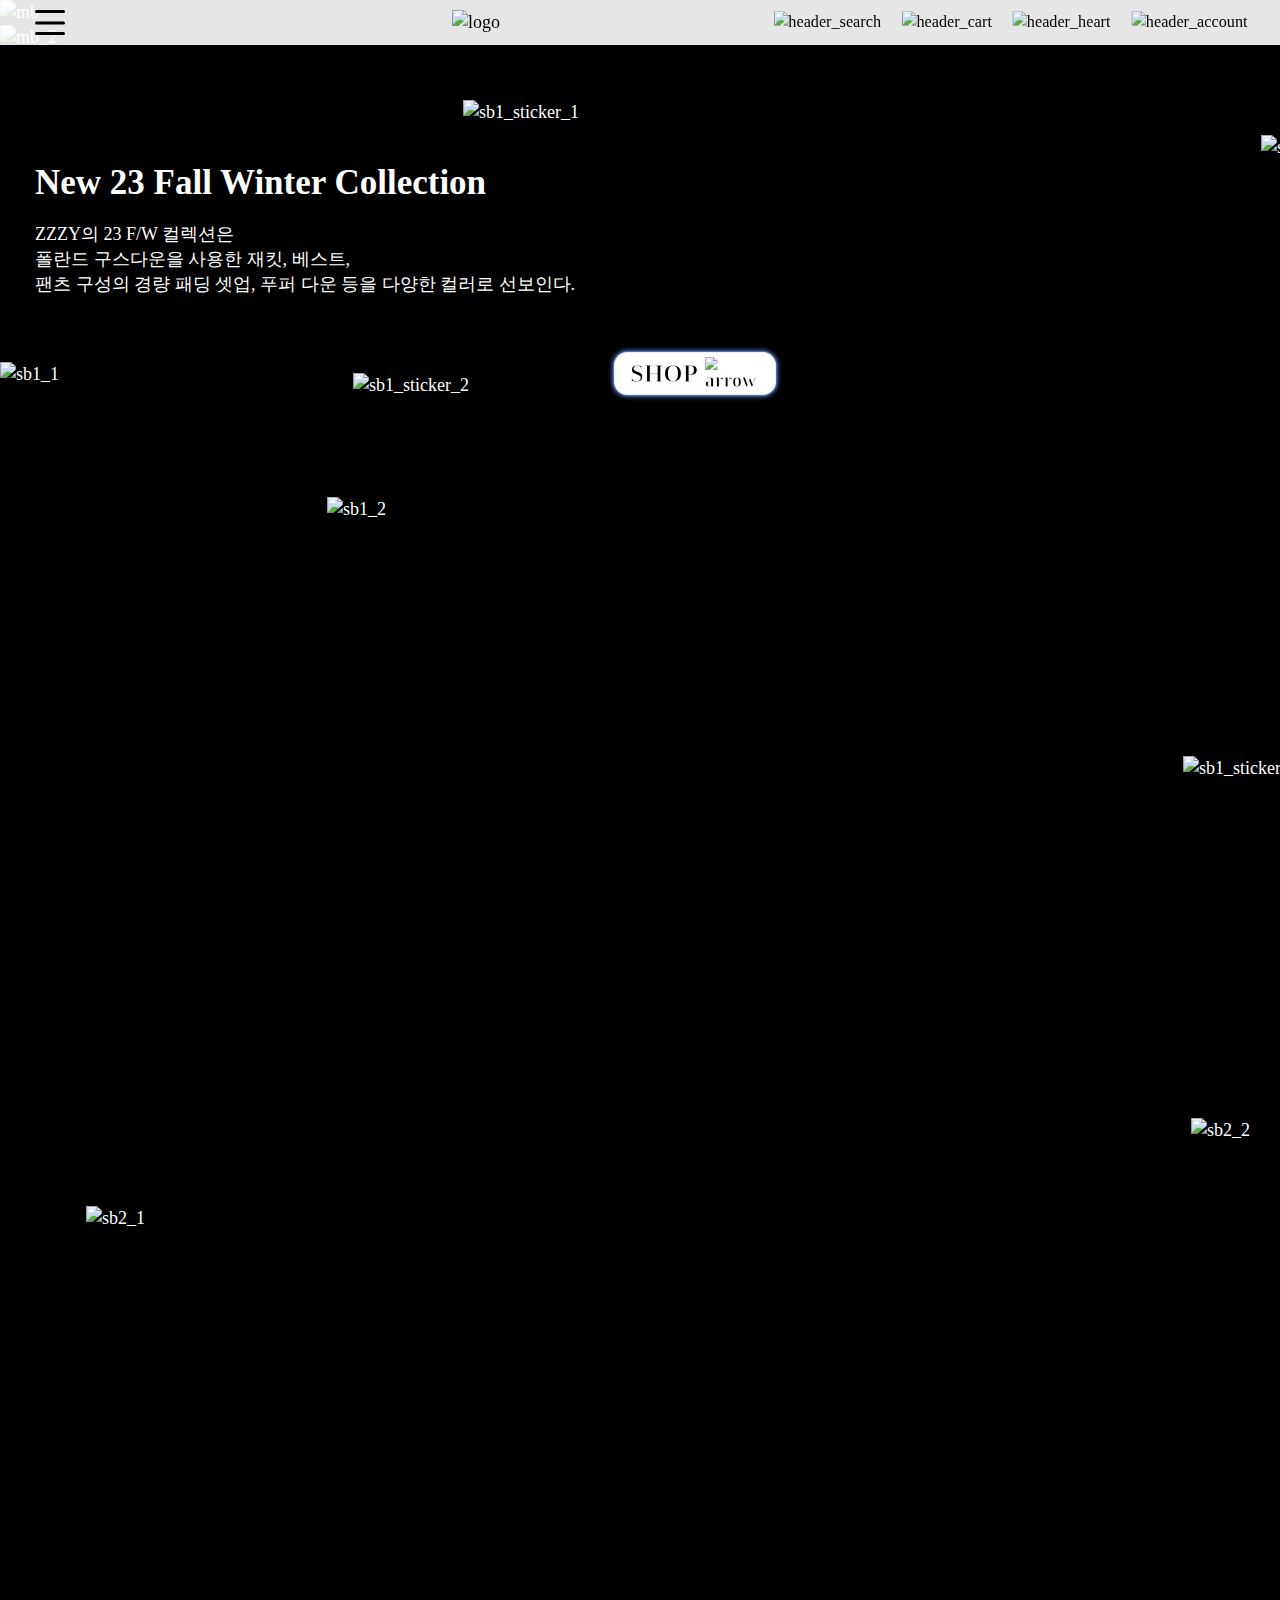
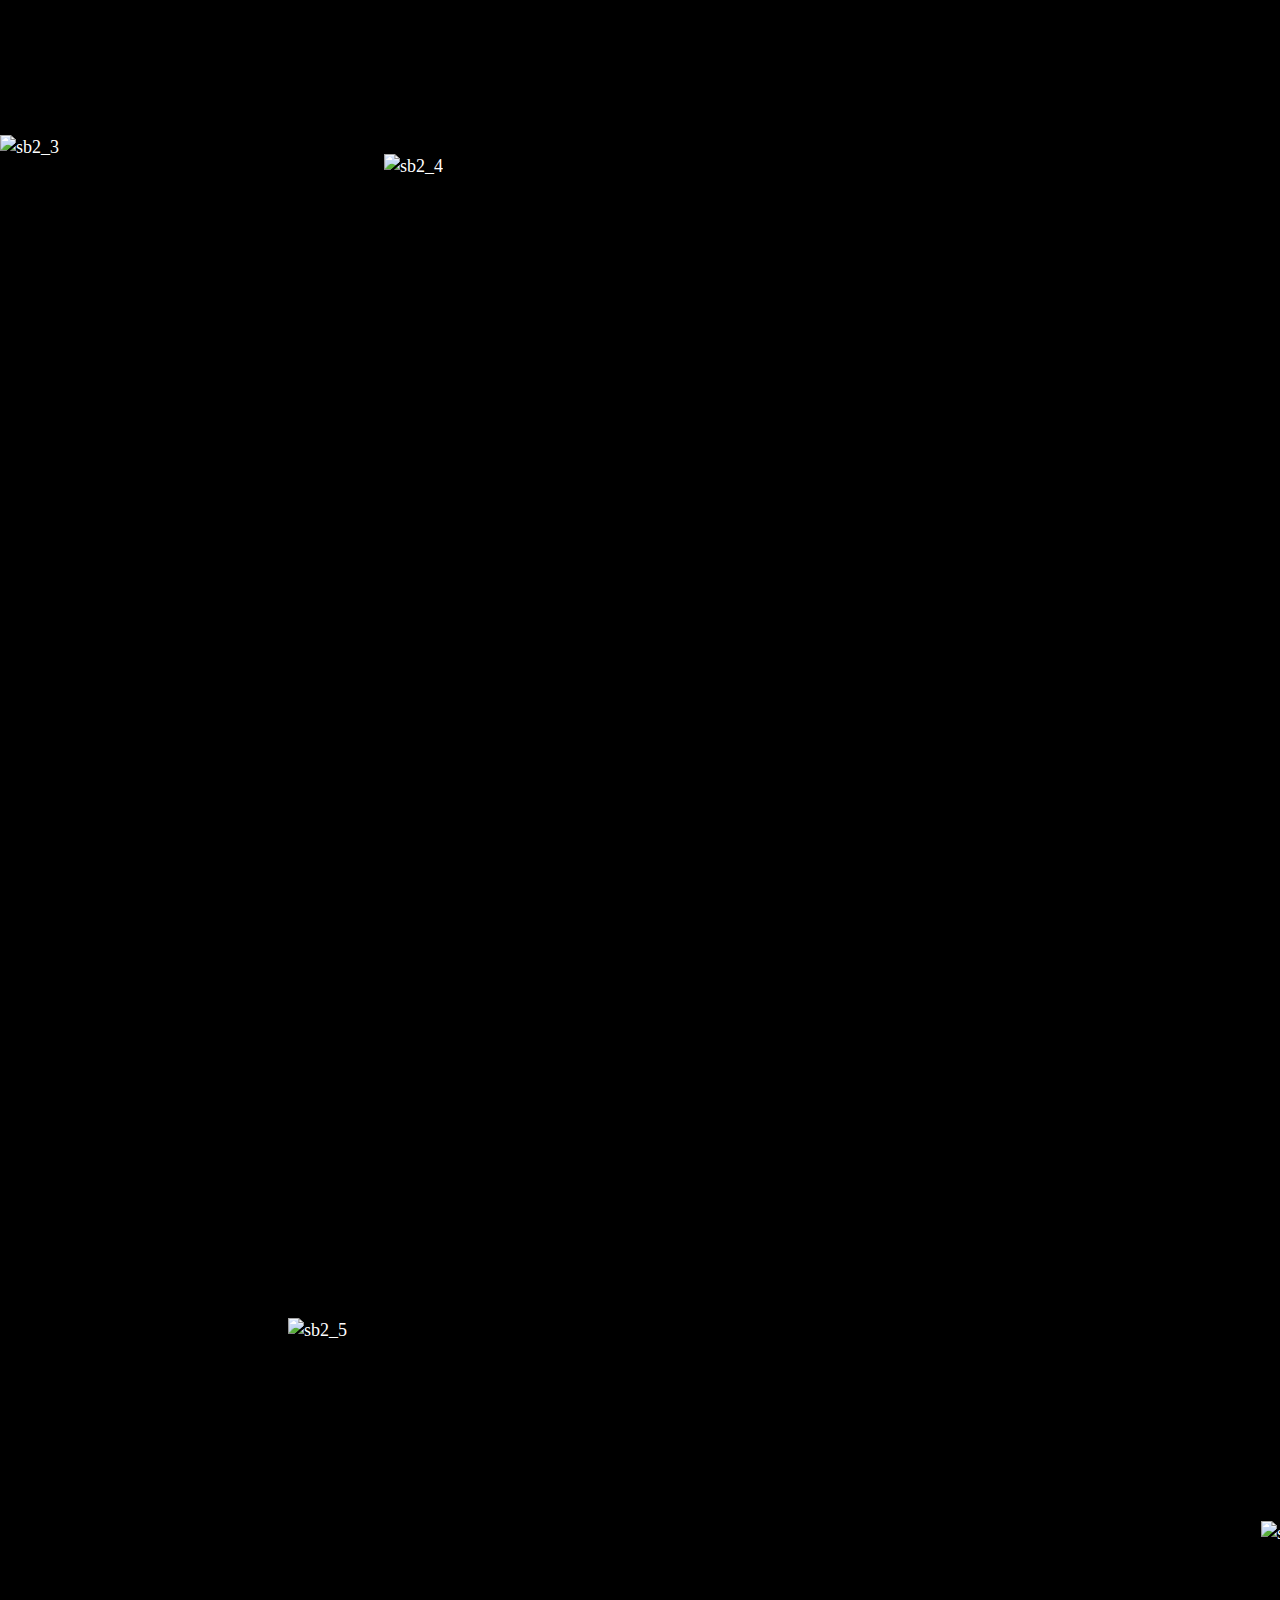
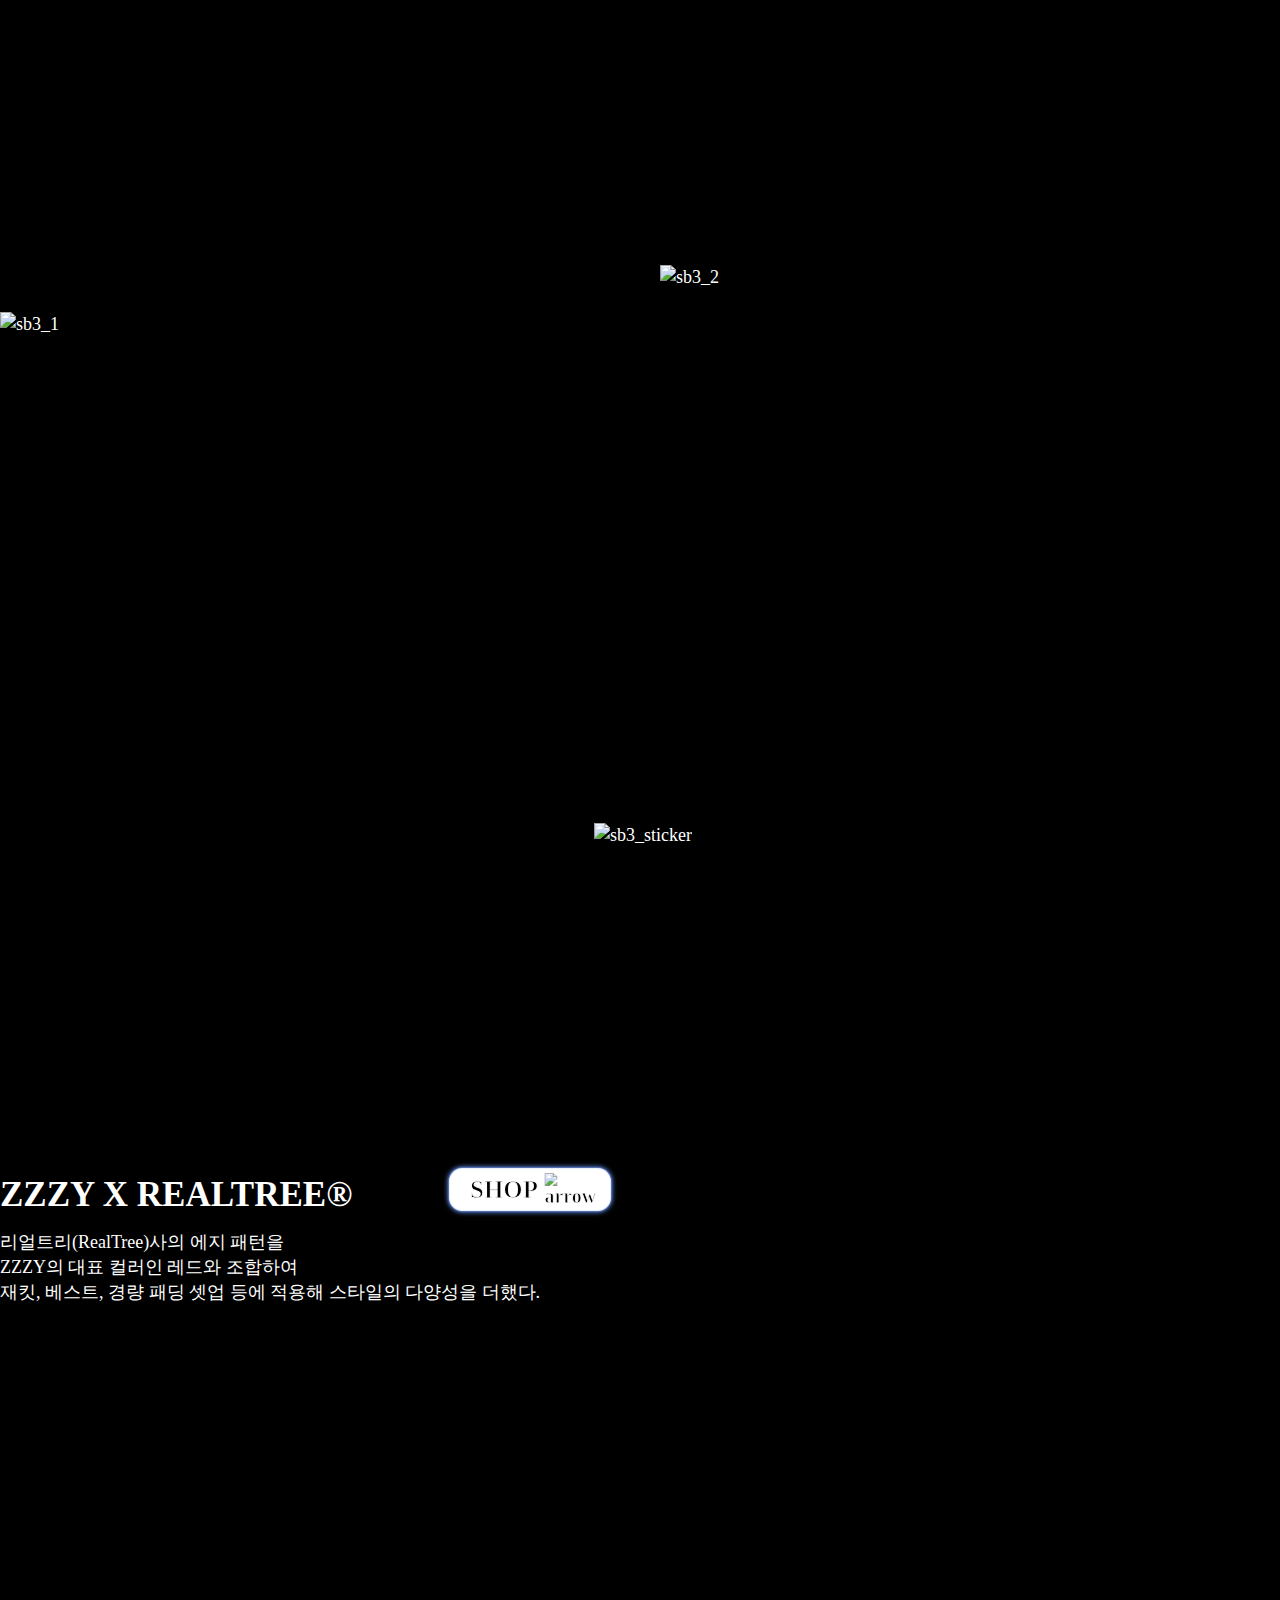
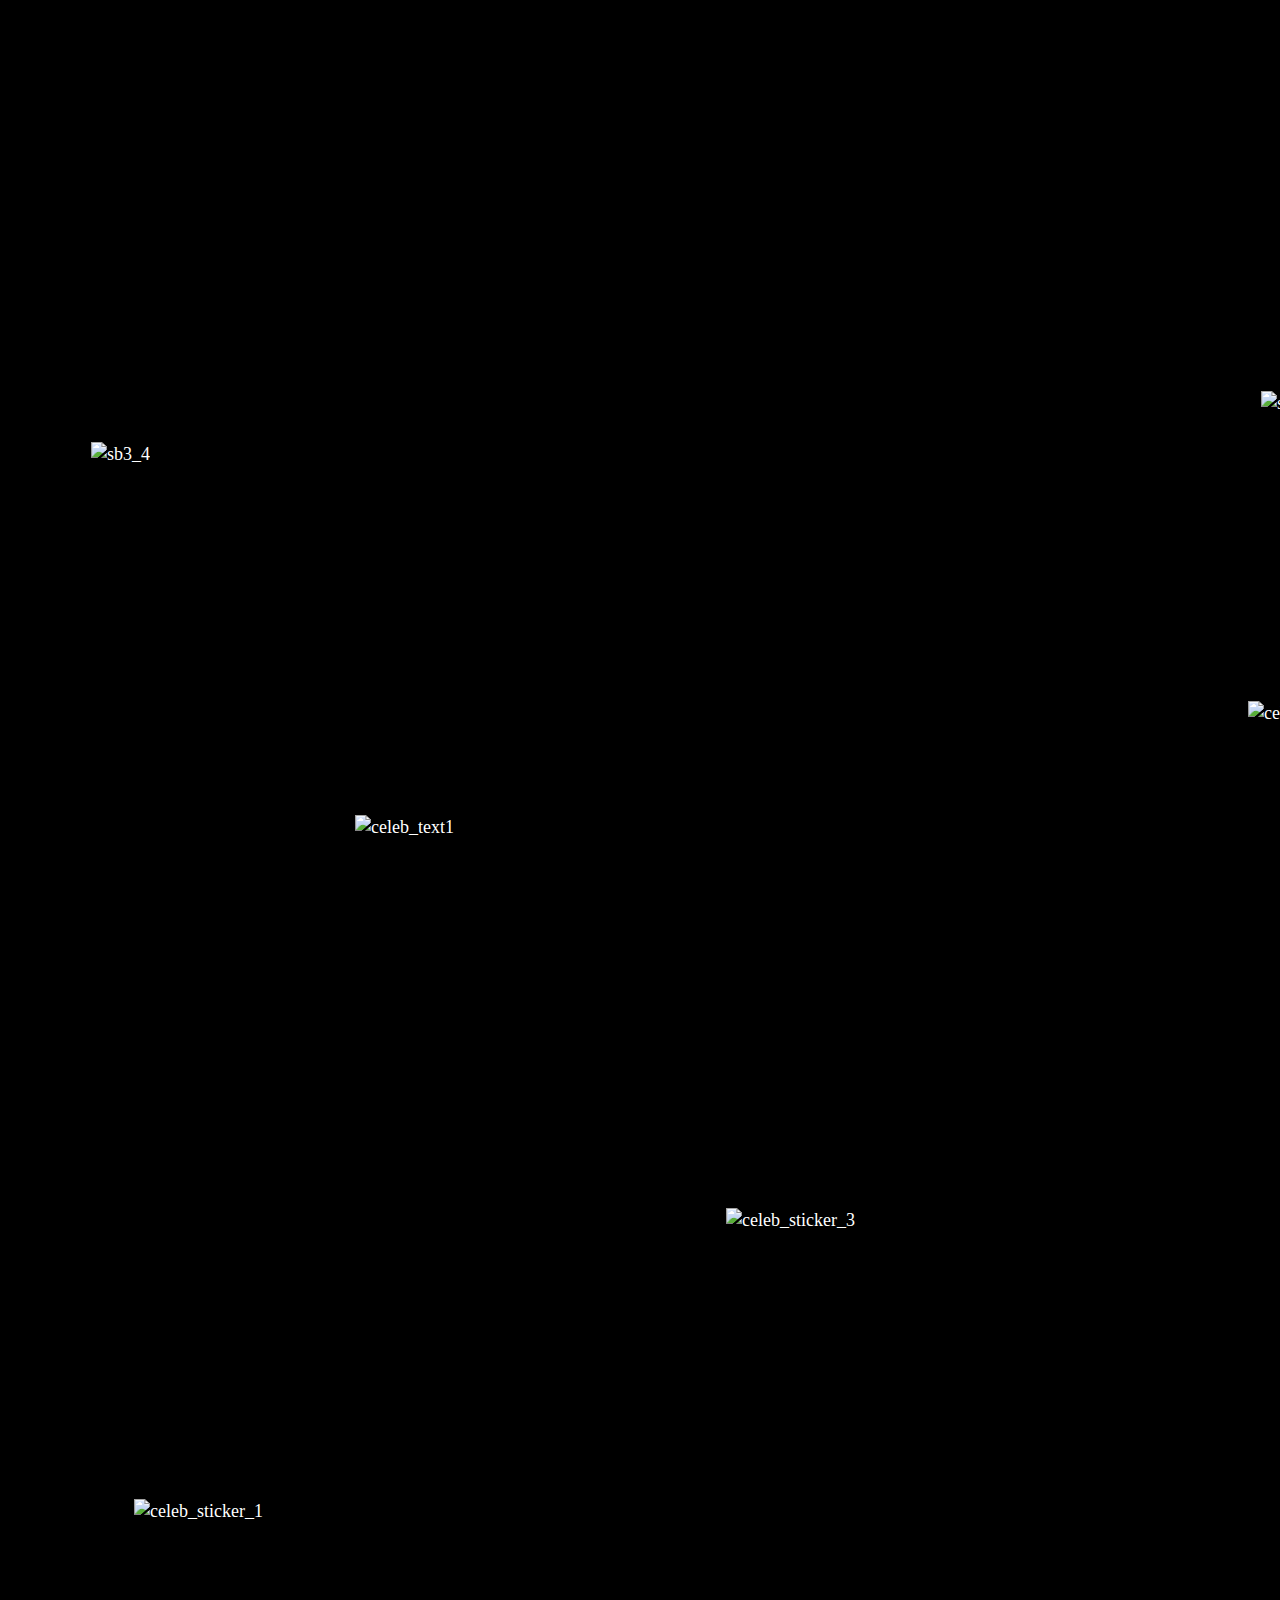
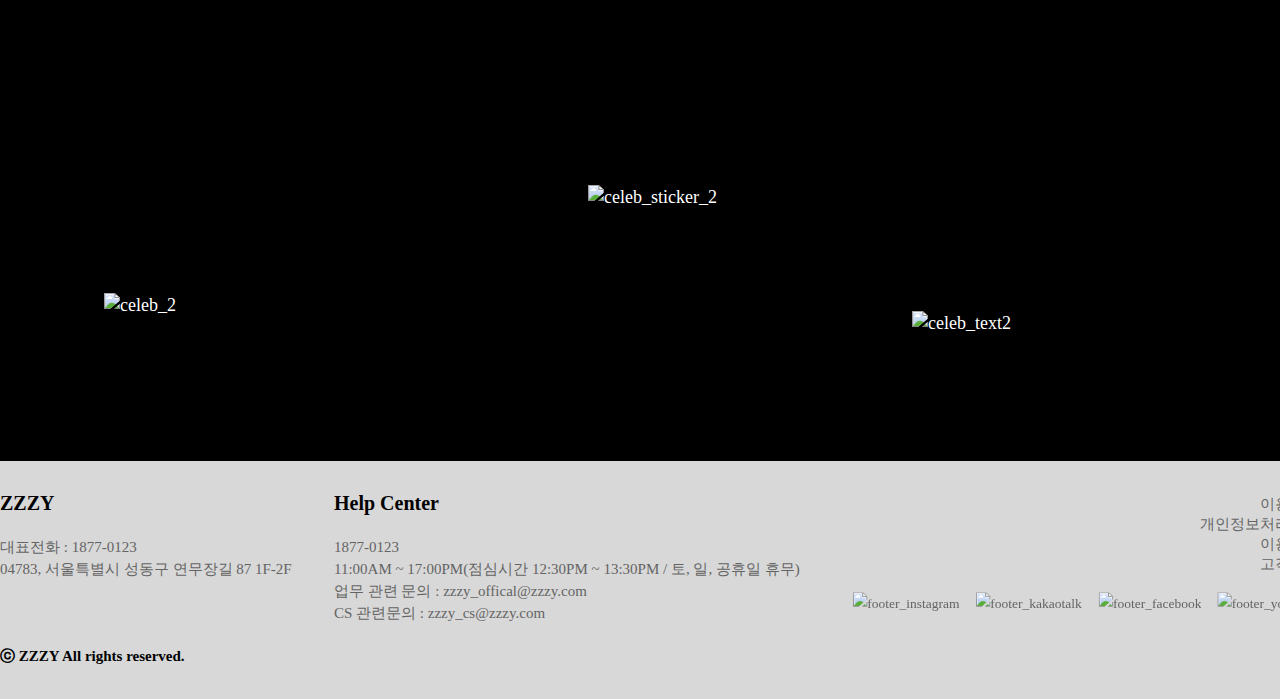
==== index.html @ 126dca35 "Add files via upload" ====
<!DOCTYPE html>
<html lang="ko">

<head>
  <meta charset="UTF-8">
  <meta http-equiv="X-UA-Compatible" content="IE=edge">
  <meta name="viewport" content="width=1400"><!--다른 매체에서도 너비 오류 없이 볼 수 있게-->
  <link href="./images/pabicon.png" rel="icon" type="image/png" sizes="32x32"><!--파비콘-->

  <link href="https://webfontworld.github.io/pretendard/Pretendard.css" rel="stylesheet">

  <link rel="stylesheet" href="./css/style.css">

  <title>ZZZY</title>

  <!-- aos css -->
  <link href="https://unpkg.com/aos@2.3.1/dist/aos.css" rel="stylesheet">
</head>

<body>
  <div id="main">
    <div id="snow"></div>

    <!-- header -->
    <header>
      <div class="m_nav">
        <input type="checkbox" id="menuicon">
        <label for="menuicon">
          <span></span>
          <span></span>
          <span></span>
        </label>
        <div class="sidebar">
          <ul class="menu">
            <li><a href="./index.html">Home</a></li>
            <li><a href="./sub1.html">Brand</a></li>
            <li><a href="./sub2.html">Collection</a></li>
            <li><a href="#none">Shop</a>
              <ul class="menu_in">
                <li><a href="./sub3.html">Zzzy X Realtree®</a></li>
                <li><a href="#none">New In</a></li>
                <li><a href="#none">Outer</a></li>
                <li><a href="#none">Top</a></li>
                <li><a href="#none">Bottom</a></li>
                <li><a href="#none">Acc</a></li>
              </ul>
            </li>
            <li><a href="./sub4.html">Event</a></li>
            <li><a href="./sub5.html">Stockist</a></li>
          </ul>
        </div>
      </div>
      <a href="./index.html"><img src="./images/main/logo_main.png" alt="logo" id="logo"></a>
      <ul class="h_right">
        <li><a href="#none"><img src="./images/main/header_search.png" alt="header_search"></a></li>
        <li><a href="#none"><img src="./images/main/header_cart.png" alt="header_cart"></a></li>
        <li><a href="#none"><img src="./images/main/header_heart.png" alt="header_heart"></a></li>
        <li><a href="#none"><img src="./images/main/header_account.png" alt="header_account"></a></li>
      </ul>
    </header>

    <!-- main -->
    <div id="main_mb">
      <img src="./images/main/mb.png" alt="mb" class="mb">
      <img src="./images/main/mb_2.png" alt="mb_2">
    </div>

    <!-- collection -->
    <div id="fw">
      <div class="fw">
        <!-- sub1 -->
        <h1>New 23 Fall Winter Collection</h1>
        <p>ZZZY의 23 F/W 컬렉션은<br>
          폴란드 구스다운을 사용한 재킷, 베스트,<br>
          팬츠 구성의 경량 패딩 셋업, 푸퍼 다운 등을 다양한 컬러로 선보인다.</p>
        <a href="./sub2.html" class="button s1" data-aos="flip-left">
          <span class="button_t">SHOP</span>
          <span class="button_t arrow"><img src="./images/main/arrow.png" alt="arrow"></span>
          <span class="shimmer"></span>
        </a>
        <img src="./images/main/sb1_1.png" alt="sb1_1" class="sb1_1">
        <img src="./images/main/sb1_2.png" alt="sb1_2" class="sb1_2">
        <img src="./images/main/sb1_3.png" alt="sb1_3" class="sb1_3">
        <img src="./images/main/sb1_sticker_1.png" alt="sb1_sticker_1" class="sb1_sticker_1">
        <img src="./images/main/sb1_sticker_2.png" alt="sb1_sticker_2" class="sb1_sticker_2">
        <img src="./images/main/sb1_sticker_3.png" alt="sb1_sticker_3" class="sb1_sticker_3">

        <!-- sub2 -->
        <img src="./images/main/sb2_1.png" alt="sb2_1" class="sb2_1">
        <img src="./images/main/sb2_2.png" alt="sb2_2" class="sb2_2">
        <img src="./images/main/sb2_3.png" alt="sb2_3" class="sb2_3">
        <img src="./images/main/sb2_4.png" alt="sb2_4" class="sb2_4">
        <img src="./images/main/sb2_5.png" alt="sb2_5" class="sb2_5">
        <img src="./images/main/sb2_6.png" alt="sb2_6" class="sb2_6">
        <img src="./images/main/sb2_sticker_1.png" alt="sb2_sticker_1" class="sb2_sticker_1" data-aos="zoom-in-up"
          data-aos-anchor-placement="top-bottom">
        <img src="./images/main/sb2_sticker_2.png" alt="sb2_sticker_2" class="sb2_sticker_2" data-aos="zoom-in-down"
          data-aos-anchor-placement="bottom-bottom">
        <img src="./images/main/sb2_sticker_3.png" alt="sb2_sticker_3" class="sb2_sticker_3" data-aos="zoom-in-down"
          data-aos-anchor-placement="bottom-bottom">
        <img src="./images/main/sb2_sticker_4.png" alt="sb2_sticker_4" class="sb2_sticker_4" data-aos="zoom-in-left"
          data-aos-anchor-placement="bottom-bottom">
        <a href="#none" class="button product p1" data-aos="flip-left">
          <span class="button_t">SHOP</span>
          <span class="button_t arrow"><img src="./images/main/arrow.png" alt="arrow"></span>
          <span class="shimmer"></span>
        </a>
        <a href="#none" class="button product p2" data-aos="flip-left">
          <span class="button_t">SHOP</span>
          <span class="button_t arrow"><img src="./images/main/arrow.png" alt="arrow"></span>
          <span class="shimmer"></span>
        </a>
        <a href="#none" class="button product p3" data-aos="flip-left">
          <span class="button_t">SHOP</span>
          <span class="button_t arrow"><img src="./images/main/arrow.png" alt="arrow"></span>
          <span class="shimmer"></span>
        </a>
        <a href="#none" class="button product p4" data-aos="flip-left">
          <span class="button_t">SHOP</span>
          <span class="button_t arrow"><img src="./images/main/arrow.png" alt="arrow"></span>
          <span class="shimmer"></span>
        </a>
      </div>
    </div>

    <!-- 콜라보 / sub3-->
    <div id="flip">
      <div class="realtree">
        <div class="realtree_in">
          <img src="./images/main/sb3_1.png" alt="sb3_1" class="sb3_1">
          <img src="./images/main/sb3_2.png" alt="sb3_2" class="sb3_2">
          <img src="./images/main/sb3_3.png" alt="sb3_3" class="sb3_3">
          <img src="./images/main/sb3_4.png" alt="sb3_4" class="sb3_4">
          <img src="./images/main/sb3_5.png" alt="sb3_5" class="sb3_5">
          <img src="./images/main/sb3_sticker.png" alt="sb3_sticker" class="sb3_sticker">
          <h1>ZZZY X REALTREE®</h1>
          <p>리얼트리(RealTree)사의 에지 패턴을<br>
            ZZZY의 대표 컬러인 레드와 조합하여<br>
            재킷, 베스트, 경량 패딩 셋업 등에 적용해 스타일의 다양성을 더했다.</p>
          <a href="#none" class="button c">
            <span class="button_t">SHOP</span>
            <span class="button_t arrow"><img src="./images/main/arrow.png" alt="arrow"></span>
            <span class="shimmer"></span>
          </a>
        </div>
      </div>
    </div>

    <!-- celeb -->
    <div class="celeb">
      <img src="./images/main/celeb_1.png" alt="celeb_1" class="celeb_1" data-aos="flip-right">
      <img src="./images/main/celeb_2.png" alt="celeb_2" class="celeb_2">
      <img src="./images/main/celeb_3.png" alt="celeb_3" class="celeb_3">
      <img src="./images/main/celeb_sticker_1.png" alt="celeb_sticker_1" class="celeb_sticker_1">
      <img src="./images/main/celeb_sticker_2.png" alt="celeb_sticker_2" class="celeb_sticker_2">
      <img src="./images/main/celeb_sticker_3.png" alt="celeb_sticker_3" class="celeb_sticker_3">
      <img src="./images/main/celeb_text1.png" alt="celeb_text1" class="celeb_text1">
      <img src="./images/main/celeb_text2.png" alt="celeb_text2" class="celeb_text2">
    </div>

    <!-- footer -->
    <footer>
      <div class="footer_in">
        <div class="left">
          <h1>ZZZY</h1>
          <p>
            대표전화 : 1877-0123<br>
            04783, 서울특별시 성동구 연무장길 87 1F-2F
          </p>
        </div>
        <div class="mid">
          <h1>Help Center</h1>
          <p>
            1877-0123<br>
            11:00AM ~ 17:00PM(점심시간 12:30PM ~ 13:30PM / 토, 일, 공휴일 휴무)<br>
            업무 관련 문의 : zzzy_offical@zzzy.com<br>
            CS 관련문의 : zzzy_cs@zzzy.com<br>
          </p>
        </div>
        <div class="right">
          <ul>
            <li><a href="#none">이용약관</a></li>
            <li><a href="#none">개인정보처리방침</a></li>
            <li><a href="#none">이용안내</a></li>
            <li><a href="#none">고객센터</a></li>
          </ul>
          <ul>
            <li><a href="#none"><img src="./images/main/footer_instagram.png" alt="footer_instagram"></a></li>
            <li><a href="#none"><img src="./images/main/footer_kakaotalk.png" alt="footer_kakaotalk"></a></li>
            <li><a href="#none"><img src="./images/main/footer_facebook.png" alt="footer_facebook"></a></li>
            <li><a href="#none"><img src="./images/main/footer_youtube.png" alt="footer_youtube"></a></li>
          </ul>
        </div>
        <b>ⓒ ZZZY All rights reserved.</b>
      </div>
    </footer>
  </div>

  <!-- 제이쿼리 -->
  <script src="https://code.jquery.com/jquery-3.7.1.min.js"
    integrity="sha256-/JqT3SQfawRcv/BIHPThkBvs0OEvtFFmqPF/lYI/Cxo=" crossorigin="anonymous"></script>

  <script src="https://unpkg.com/aos@2.3.1/dist/aos.js"></script><!-- aos 라이브러리 -->
  <script>
    AOS.init({
      duration: 1500
    });
  </script>

  <!-- <script>
  AOS.init(); // 초기화 선언 필수
  </script> -->

  <script src="./script/js.js"></script>
</body>

</html>
---- css/style.css ----
@charset "utf-8";

* {
	margin: 0;
	padding: 0;
}

body {
	background-color: #000;
	font-family: 'Pretendard';
	font-size: 18px;
	line-height: 25px;
	color: #fff;
	min-width: 1320px;
}

body::-webkit-scrollbar {
	/*스크롤바 전체*/
	width: 10px;
}

body::-webkit-scrollbar-thumb {
	/*스크롤바 막대*/
	background-color: #ff0000;
	border-radius: 10px;
	background-clip: padding-box;
	border: 2px solid transparent;
}

body::-webkit-scrollbar-track {
	/*스크롤바 막대 외부*/
	background-color: #ffb7b7;
	box-shadow: inset 0px 0px 5px white;
}

ul {
	list-style: none;
}

a {
	text-decoration: none;
	color: #000;
}

header {
	background-color: rgba(255, 255, 255, 0.9);
	display: -webkit-box;
	display: -moz-box;
	display: -ms-flexbox;
	display: flex;
	position: fixed;
	top: 0;
	left: 0;
	width: 100%;
	margin: auto;
	align-items: center;
	justify-content: space-between;
	padding: 10px 2% 10px 2.7%;
	box-sizing: border-box;
	z-index: 99;
}

.h_right {
	display: -webkit-box;
	display: -moz-box;
	display: -ms-flexbox;
	display: flex;
}

.h_right li {
	margin-left: 10px;
	transform: scale(0.9);
}

.m_nav {
	width: 160px;
}

/*움직이는 메뉴버튼*/
input[id="menuicon"] {
	display: none;
}

/*메뉴 아이콘 버튼 크기, 위치*/
input[id="menuicon"]+label {
	display: block;
	width: 30px;
	height: 25px;
	position: relative;
	z-index: 100;
	transition: all 0.5s;
	cursor: pointer;
}

/*메뉴 버튼 클릭했을 때 X버튼 색상*/
input[id="menuicon"]:checked+label span {
	background: #000;
}

/*메뉴 세줄 버튼*/
input[id="menuicon"]+label span {
	display: block;
	position: absolute;
	width: 100%;
	height: 3px;
	border-radius: 30px;
	background: #000;
	transition: all 0.2s;
}

input[id="menuicon"]:hover+label span{
	background: #ff0000;
}

input[id="menuicon"]+label span:nth-child(1) {
	top: 0;
}

input[id="menuicon"]+label span:nth-child(2) {
	top: 50%;
	transform: translateY(-50%);
}

input[id="menuicon"]+label span:nth-child(3) {
	bottom: 0;
}

/*메뉴 버튼 클릭했을 때 세줄버튼에서 X버튼으로 바뀌는 모습*/
input[id="menuicon"]:checked+label span:nth-child(1) {
	top: 50%;
	transform: translateY(-50%) rotate(45deg);
}

input[id="menuicon"]:checked+label span:nth-child(2) {
	opacity: 0;
}

input[id="menuicon"]:checked+label span:nth-child(3) {
	bottom: 50%;
	transform: translateY(50%) rotate(-45deg);
}


/*메뉴 창*/
.sidebar {
	width: 25%;
	height: 100%;
	background: rgb(255, 255, 255);
	position: fixed;
	top: 0;
	left: -100%;
	z-index: 99;
	transition: all 0.5s;
}

input[id="menuicon"]:checked+label+div {
	left: 0;
}

.sidebar>ul {
	margin-top: 65px;
	margin-left: 70px;
	font-size: 35px;
	font-weight: 900;
}

.sidebar>ul>li>a {
	display: inline-block;
	margin: 40px 0 0;
}

.menu_in {
	margin-top: 30px;
	display: none;
}

.menu_in>li>a {
	display: inline-block;
	margin: 0 0 15px 23px;
}

.menu_in>li>a {
	font-size: 30px;
	font-weight: 700;
}

.menu>li.on>a {
	color: #ff0000;
}


.menu>li>a:hover,
.menu_in a:hover {
	color: #ff0000;
}

.menu_in a:active,
.menu>li>a:active {
	color: #ff0000;
}

img {
	display: block;
	width: auto;
}

/* index */
/* snow */
#main {
	margin: 0;
	width: 100%;
	position: relative;
	overflow: hidden;
}

#main #snow {
	--size: 1;
	--fallDuration: 10s;
	--swayDuration: 0.8s;
	--fallSlideStrength: 0.5;
	--slideStrength: 0.5;
	--position: 0;
}

#main #snow>div {
	position: absolute;
	top: 0;
	left: calc(var(--position) - 20%);
	width: calc(var(--size) * 15px);
	aspect-ratio: auto 1/1;
	background: radial-gradient(white, transparent 66%);
	-webkit-animation: var(--fallDuration) snowFall linear forwards;
	animation: var(--fallDuration) snowFall linear forwards;
}

@-webkit-keyframes snowFall {
	to {
		top: 100%;
		transform: translateX(calc(var(--cWidth) * var(--fallSlideStrength) / 8));
	}
}

@keyframes snowFall {
	to {
		top: 100%;
		transform: translateX(calc(var(--cWidth) * var(--fallSlideStrength) / 8));
	}
}


/* main */
#main_mb img {
	width: 100%;
}

#logo:hover {
	filter: invert(21%) sepia(76%) saturate(6971%) hue-rotate(358deg) brightness(96%) contrast(124%);
}

.fw {
	width: 1320px;
	height: 3153px;
	margin: 50px auto 10px;
	position: relative;
	box-sizing: border-box;
}

.fw h1 {
	font-size: 35px;
	font-weight: 800;
	padding-top: 70px;
	padding-bottom: 27px;
}

.fw h1,
.fw>p {
	padding-left: 35px;
}

:root {
	--glow-hue: 222deg;
	--shadow-hue: 180deg;
	--spring-easing: linear(0, 0.002, 0.01 0.9%, 0.038 1.8%, 0.156, 0.312 5.8%, 0.789 11.1%, 1.015 14.2%,
			1.096, 1.157, 1.199, 1.224 20.3%, 1.231, 1.231, 1.226, 1.214 24.6%,
			1.176 26.9%, 1.057 32.6%, 1.007 35.5%, 0.984, 0.968, 0.956, 0.949 42%,
			0.946 44.1%, 0.95 46.5%, 0.998 57.2%, 1.007, 1.011 63.3%, 1.012 68.3%,
			0.998 84%, 1);
	--spring-duration: 1.33s;
}


@property --shimmer {
	syntax: "<angle>";
	inherits: false;
	initial-value: 33deg;
}

@keyframes shimmer {
	0% {
		--shimmer: 0deg;
	}

	100% {
		--shimmer: 360deg;
	}
}

@keyframes shine {
	0% {
		opacity: 0;
	}

	15% {
		opacity: 1;
	}

	55% {
		opacity: 1;
	}

	100% {
		opacity: 0;
	}
}

.button {
	background-color: #ffffff;
	box-sizing: border-box;
	position: relative;
	isolation: isolate;
	box-shadow: 0 0 0 1px hsl(var(--glow-hue) 70% 95%),
		0 0 2px 1px hsl(var(--glow-hue) 100% 80%),
		0 0 5px 2px hsl(var(--glow-hue) 100% 70%);
	border-radius: 0.5em;
	display: -webkit-box;
	display: -moz-box;
	display: -ms-flexbox;
	display: flex;
	font-weight: 900;
	justify-content: space-between;
	align-items: center;
}

.button:hover:not(:active),
.button.active {
	transition-duration: calc(var(--spring-duration)*0.5);
	transform: scale(1.2);
	background-color: #ff0000;
	transition: 0.7s;
}

.shimmer {
	position: absolute;
	inset: -40px;
	border-radius: inherit;
	mask-image: conic-gradient(from var(--shimmer, 0deg),
			transparent 0%,
			transparent 10%,
			black 36%,
			black 45%,
			transparent 50%,
			transparent 60%,
			black 85%,
			black 95%,
			transparent 100%);
	mask-size: cover;
	mix-blend-mode: hard-light;
	animation: shimmer 1s linear infinite both;
}

.button:hover .shimmer::before,
.button:hover .shimmer::after,
.button.active .shimmer::before,
.button.active .shimmer::after {
	opacity: 1;
	animation: shine 1.2s ease-in infinite forwards;
}

.shimmer::before,
.shimmer::after {
	transition: all 0.5s ease;
	opacity: 0;
	content: "";
	border-radius: inherit;
	position: absolute;
	mix-blend-mode: color;
	inset: 40px;
	pointer-events: none;
}

.shimmer::before {
	box-shadow: 0 0 3px 2px hsl(var(--glow-hue) 20% 95%),
		0 0 7px 4px hsl(var(--glow-hue) 20% 80%),
		0 0 13px 4px hsl(var(--glow-hue) 50% 70%),
		0 0 25px 5px hsl(var(--glow-hue) 100% 70%);
	z-index: -1;
}

.shimmer::after {
	box-shadow: inset 0 0 0 1px hsl(var(--glow-hue) 70% 95%),
		inset 0 0 2px 1px hsl(var(--glow-hue) 100% 80%),
		inset 0 0 5px 2px hsl(var(--glow-hue) 100% 70%);
	z-index: 2;
}

@keyframes animated-text {
	100% {
		background-position: -200% 0;
	}
}

.button:hover .button_t {
	color: transparent;
	background-position: 0 0;
	animation: animated-text 15s linear infinite;
}

.button_t {
	-webkit-text-stroke: 1px #fff;
	background: url(../images/main/button.png);
	background-clip: text;
	-webkit-background-clip: text;
}

.button:hover .arrow {
	filter: invert(100%) sepia(100%) saturate(0%) hue-rotate(95deg) brightness(101%) contrast(103%);
}

.arrow {
	transform: scale(0.8);
}

.s1 {
	width: 160px;
	font-size: 25px;
	position: absolute;
	left: 615px;
	top: 253px;
	padding: 0 10px 0 15px;
}

.fw>img{
	position: absolute;
}

.sb1_1 {
	top: 262px;
	left: 0;
	z-index: 50;
}

.sb1_2 {
	top: 397px;
	left: 327px;
	z-index: 20;
}

.sb1_3 {
	top: 35px;
	right: 0;
}

.sb1_sticker_1 {
	top: 0px;
	left: 463px;
	z-index: -1;
}

.sb1_sticker_2 {
	top: 273px;
	left: 353px;
	z-index: 60;
}

.sb1_sticker_3 {
	top: 656px;
	right: 21px;
	z-index: 80;
}

.sb2_1 {
	top: 1106px;
	left: 86px;
	z-index: 50;
}

.sb2_2 {
	top: 1018px;
	right: 70px;
}

.sb2_3 {
	left: 0;
	top: 1635px;
}

.sb2_4 {
	left: 384px;
	top: 1654px;
}

.sb2_sticker_1 {
	top: 981px;
	right: 426px;
}

.sb2_sticker_2 {
	bottom: 1134px;
	right: 36px;
}

.sb2_sticker_3 {
	bottom: 757px;
	left: 0;
}

.sb2_5 {
	bottom: 310px;
	left: 288px;
	z-index: 80;
}

.sb2_6 {
	bottom: 107px;
	right: 0;
}

.sb2_sticker_4 {
	bottom: 42px;
	left: 342px;
}

.product {
	width: 130px;
	padding: 0 10px 0 15px;
	position: absolute;
	z-index: 80;
	font-size: 20px;
}

.product img {
	transform: scale(0.8);
}

.p1 {
	top: 1113px;
	left: 587px;
}

.p2 {
	top: 1993px;
	right: 36px;
}

.p3 {
	left: 58px;
	bottom: 670px;
}

.p4 {
	left: 371px;
	bottom: 0;
}

.realtree {
	background: url(../images/main/sb3_bg.png) no-repeat center;
	width: 100%;
}

.realtree_in {
	margin: auto;
	width: 1320px;
	height: 2238px;
	box-sizing: border-box;
	position: relative;
}

.realtree_in>img {
	position: absolute;
}

.sb3_1 {
	top: 249px;
	left: 0;
}

.sb3_2 {
	top: 202px;
	left: 660px;
}

.sb3_3 {
	right: -19px;
	top: 555px;
}

.sb3_4 {
	left: 91px;
	bottom: 234px;
}

.sb3_5 {
	right: 0;
	bottom: 285px;
}

.realtree_in h1 {
	font-size: 35px;
	font-weight: 800;
	padding-top: 1119px;
	margin-bottom: 23px;
}

.c {
	position: absolute;
	width: 160px;
	left: 450px;
	top: 1106px;
	padding: 0 15px 0 20px;
	font-size: 25px;
}

.sb3_sticker {
	left: 45%;
	top: 760px;
}

.celeb {
	height: 1360px;
	margin: auto;
	width: 1320px;
	position: relative;
	box-sizing: border-box;
}

.celeb>img {
	position: absolute;
}

.celeb_1 {
	left: 39px;
	top: 79px;
}

.celeb_2 {
	bottom: 143px;
	left: 104px;
}

.celeb_3 {
	top: 0;
	right: 0;
}

.celeb_text1 {
	left: 355px;
	top: 114px;
}

@keyframes text2 {
	0% {
		transform: scale(1);
	}

	50% {
		transform: scale(1.05);
	}

	100% {
		transform: scale(1);
	}
}

.celeb_text2 {
	bottom: 125px;
	right: 309px;
	animation: text2 1s infinite;
}

@keyframes star1 {
	0% {
		transform: rotate(5deg);
	}

	50% {
		transform: rotate(-5deg);
	}

	100% {
		transform: rotate(5deg);
	}
}

.celeb_sticker_1 {
	left: 134px;
	top: 798px;
	animation: star1 0.5s infinite;
}

@keyframes star2 {
	0% {
		opacity: 0;
		transform: scale(0.95);
	}

	50% {
		opacity: 1;
		transform: scale(1);
	}

	100% {
		opacity: 0;
		transform: scale(0.95);
	}
}

.celeb_sticker_2 {
	animation: star2 0.7s infinite;
	bottom: 251px;
	left: 588px;
}

@keyframes star3 {
	0% {
		transform: rotate(90deg);
	}

	50% {
		transform: rotate(100deg);
	}

	100% {
		transform: rotate(90deg);
	}
}

.celeb_sticker_3 {
	right: 465px;
	top: 507px;
	animation: star3 0.3s infinite;
}

footer {
	background-color: #D8D8D8;
	height: 238px;
}

.footer_in {
	width: 1320px;
	margin: auto;
	padding: 30px 0;
	color: #000;
	display: -webkit-box;
	display: -moz-box;
	display: -ms-flexbox;
	display: flex;
	flex-wrap: wrap;
	justify-content: space-between;
}

footer h1 {
	font-size: 20px;
	font-weight: bolder;
	margin-bottom: 20px;
}

footer p {
	font-size: 15px;
	font-weight: 500;
	line-height: 22px;
	color: #646464;
}

footer img {
	transform: scale(0.9);
}

footer b {
	width: 100%;
	font-size: 15px;
	display: inline-block;
	margin-top: 20px;
}

.right ul {
	text-align: right;
}

.right ul:nth-child(2) {
	display: -webkit-box;
	display: -moz-box;
	display: -ms-flexbox;
	display: flex;
	justify-content: end;
}

.right ul:nth-child(1) li {
	margin-bottom: -6px;
}

.right ul:nth-child(2) li {
	margin-top: 20px;
	margin-left: 5px;
}

.right a {
	font-size: 15px;
	color: #646464;
	font-weight: 500;
}

/* sub1 */
#brand_story {
	background-color: #fff;
	color: #000;
}

.box {
	width: 1320px;
	margin: auto;
	overflow: hidden;
}

.about {
	width: 1320px;
	margin: 122px auto 0;
	display: -moz-box;
	display: -ms-flexbox;
	display: -webkit-box;
	display: flex;
	justify-content: space-between;
	align-items: center;
}

#about_mb {
	width: 100%;
}

.text {
	padding: 43px 0;
	text-align: end;
}

.text h1 {
	font-size: 35px;
	font-weight: 900;
}

.text p {
	font-size: 20px;
	line-height: 35px;
	font-weight: 400;
	margin-top: 15px;
}

.text h1:nth-of-type(2) {
	padding-top: 77px;
}

.grid {
	width: auto;
	margin: 140px 0 67px;
}

.box>h6 {
	margin-top: 25px;
	margin-left: 148px;
	font-size: 20px;
	font-weight: 900;
}

.logo_black {
	width: auto;
	margin: 41px auto 0;
}

.box>h2 {
	margin: 123px 0 0 77px;
	font-size: 35px;
	font-weight: 900;
}

.box>h2:nth-of-type(1) {
	margin-bottom: 25px;
}

.box>p {
	margin-left: 77px;
	line-height: 30px;
	font-size: 18px;
}

.box>h1 {
	font-size: 160px;
	font-weight: 900;
	margin-left: 72px;
	line-height: 90px;
}

.box>h1:nth-of-type(1) {
	margin-top: 50px;
}

.box span {
	font-size: 30px;
}

.box h1:nth-of-type(1) span {
	margin-left: -40px;
}

.DS {
	display: -moz-box;
	display: -ms-flexbox;
	display: -webkit-box;
	display: flex;
	justify-content: end;
	margin: 30px 0 236px;
}

.DS_in {
	width: 732px;
	height: 379px;
	display: -moz-box;
	display: -ms-flexbox;
	display: -webkit-box;
	display: flex;
	justify-content: space-between;
	flex-wrap: wrap;
	align-content: space-between;
	align-items: center;
	background: url(../images/brandstory/arrow.png) no-repeat 40% 2.7%, url(../images/brandstory/arrow.png) no-repeat 40% 42%, url(../images/brandstory/arrow.png) no-repeat 40% 86.5%;
}

.DS_in h3 {
	width: 50%;
	font-weight: 900;
}

.DS_in p {
	width: 180px;
	font-size: 15px;
}

.mood {
	width: 1079px;
	margin: 50px auto 0;
	height: 604px;
	position: relative;
}

.mood img {
	position: absolute;
}

.mood img:nth-child(1) {
	top: 0;
	left: 0;
}

.mood img:nth-child(2) {
	top: 130px;
	left: 114px;
	z-index: 30;
}

.mood img:nth-child(3) {
	bottom: 62px;
	left: 0px;
}

.mood img:nth-child(4) {
	top: 94px;
	left: 301px;
	z-index: 50;
}

.mood img:nth-child(5) {
	top: 274px;
	left: 301px;
	z-index: 50;
}

.mood img:nth-child(6) {
	top: 10px;
	left: 449px;
}

.mood img:nth-child(7) {
	bottom: 78px;
	left: 402px;
	z-index: 40;
}

.mood img:nth-child(8) {
	bottom: 199px;
	right: 336px;
	z-index: 30;
}

.mood img:nth-child(9) {
	top: -123px;
	right: 199px;
	z-index: 50;
}

.mood img:nth-child(10) {
	top: 118px;
	right: 134px;
	z-index: 20;
}

.mood img:nth-child(11) {
	top: -10px;
	right: 0px;
}

.mood img:nth-child(12) {
	bottom: 0;
	right: 0;
}

.color {
	width: 1180px;
	height: 460px;
	margin: 91px auto;
	display: -webkit-box;
	display: -moz-box;
	display: -ms-flexbox;
	display: flex;
	justify-content: space-between;
	text-align: center;
}

.color h5 {
	font-size: 20px;
	font-weight: 600;
	margin-top: 38px;
}

.color p {
	margin-top: 10px;
	font-size: 15px;
}

.sticker {
	position: relative;
	width: 1200px;
	margin: 100px auto;
	height: 577px;
}

.sticker img {
	position: absolute;
}

.sticker img:nth-child(1) {
	top: 109px;
	left: 115px;
	animation: star1 2s infinite;
}

@keyframes sticker2 {
	0% {
		transform: rotate(10deg);
	}

	50% {
		transform: rotate(5deg);
	}

	100% {
		transform: rotate(10deg);
	}
}

@keyframes sticker3 {
	0% {
		transform: scale(1);
	}

	50% {
		transform: scale(1.1);
	}

	100% {
		transform: scale(1);
	}
}

@keyframes sticker4 {
	0% {
		transform: rotate(35deg);
	}

	50% {
		transform: rotate(15deg);
	}

	100% {
		transform: rotate(35deg);
	}
}


.sticker img:nth-child(2) {
	top: 186px;
	right: 349px;
	z-index: 20;
}

.sticker img:nth-child(3) {
	top: 352px;
	left: 0;
	animation: sticker3 0.7s infinite;
}

.sticker img:nth-child(4) {
	bottom: 0;
	right: 400px;
	z-index: 50;
	animation: sticker4 0.3s infinite;
}

.sticker img:nth-child(5) {
	right: 95px;
	bottom: 169px;
}

.sticker img:nth-child(6) {
	right: 0;
	top: 0;
	z-index: 50;
	animation: sticker2 0.5s infinite;
}

.sticker img:nth-child(7) {
	left: 120px;
	bottom: 5px;
	z-index: 50;
}

/* sub2 */
#collection {
	background-color: #fff;
	color: #000;
}

#collection nav {
	border-top: #000 1px solid;
	border-bottom: #000 1px solid;
	position: fixed;
	background-color: rgba(255, 255, 255, 0.9);
	top: 70px;
	left: 0;
	width: 100%;
	margin: auto;
	z-index: 98;
}

#col_nav h2 {
	font-size: 26px;
	font-weight: 900;
	margin-right: 10px;
}

#col_nav {
	width: 100%;
	position: relative;
}

#col_nav>li {
	width: 100%;
}

#col_nav>li>a {
	display: -moz-box;
	display: -ms-flexbox;
	display: -webkit-box;
	display: flex;
	justify-content: center;
	align-items: center;
	padding: 10px 0;
}

.col_nav_in li a {
	display: block;
	padding: 10px 0;
	background-color: rgba(255, 255, 255, 0.9);
	font-size: 20px;
	font-weight: 600;
	text-align: center;
}

.col_nav_in {
	position: absolute;
	width: 100%;
	display: none;
}

.col_nav_in li {
	border-top: 1px solid #000;
}

.col_nav_in li a:hover,
#col_nav li a:hover h2 {
	color: #ff0000;
}

#col_nav>li>a:hover img {
	filter: invert(17%) sepia(99%) saturate(6946%) hue-rotate(2deg) brightness(102%) contrast(118%);
}

#col_mb {
	margin: 115px auto 0;
	width: 100%;
	position: relative;
}

#col_mb img {
	width: 100%;
}

#col_mb h1 {
	position: absolute;
	font-size: 25px;
	line-height: 35px;
	font-weight: 400;
	top: 108px;
	right: 106px;
	writing-mode: vertical-rl;
}

#col_mb p {
	position: absolute;
	font-size: 15px;
	font-weight: 400;
	line-height: 18px;
	text-align: center;
	bottom: 28px;
	left: 50%;
	margin-left: -330px;
	color: #fff;
}

.three {
	width: 100%;
	margin: 60px auto;
	position: relative;
}

#three {
	overflow: hidden;
}

.three_in {
	width: 1320px;
	height: 745px;
	margin: auto;
	display: -moz-box;
	display: -ms-flexbox;
	display: -webkit-box;
	display: flex;
	justify-content: space-between;
	box-sizing: border-box;
	position: relative;
}

.three_in>img {
	margin-left: 52px;
}

.three_right {
	width: 598px;
	flex-wrap: wrap;
	display: -moz-box;
	display: -ms-flexbox;
	display: -webkit-box;
	display: flex;
	align-content: space-between;
}

.three_in>p,
.three_in>img:nth-of-type(2),
.three_in>img:nth-of-type(3) {
	position: absolute;
}

.three_in>p:nth-of-type(1) {
	font-size: 12px;
	line-height: 18px;
	font-weight: 400;
	left: -71px;
	top: 61px;
}

.three_in>p:nth-of-type(2) {
	font-size: 17px;
	line-height: 21px;
	font-weight: 400;
	right: -48px;
	top: 61px;
	text-align: end;
}

.three_in>p:nth-of-type(3) {
	font-size: 22px;
	font-weight: 400;
	writing-mode: vertical-rl;
	border-left: 2px solid #000;
	left: -71px;
	bottom: 14px;
}

.three_in>img:nth-of-type(2) {
	bottom: 118px;
	right: -107px;
}

.three_in>img:last-child {
	bottom: -18px;
	right: -78px;
}

.black {
	background-color: #000;
	color: #fff;
	overflow: hidden;
}

.black_in {
	width: 1320px;
	margin: auto;
	padding: 136px 0;
	display: -moz-box;
	display: -ms-flexbox;
	display: -webkit-box;
	display: flex;
	justify-content: space-between;
	align-items: center;
	text-align: center;
	flex: 1;
}

.black_in>h2 {
	font-size: 20px;
	font-weight: 400;
	line-height: 30px;
}

.en h1 {
	font-size: 40px;
	font-weight: 200;
	margin-bottom: 26px;
}

.en p {
	font-size: 15px;
	font-weight: 400;
	line-height: 25px;
}

.en {
	width: 389px;
}

.two img {
	height: 873px;
}

.two {
	width: 1320px;
	height: 1285px;
	margin: auto;
	padding: 152px 0 120px;
	display: -moz-box;
	display: -ms-flexbox;
	display: -webkit-box;
	display: flex;
	justify-content: space-between;
	flex-wrap: wrap;
	box-sizing: border-box;
}

.two p {
	width: 100%;
	margin-top: 68px;
	text-align: center;
	font-size: 15px;
	line-height: 18px;
	font-weight: 400;
}

.runway {
	display: -moz-box;
	display: -ms-flexbox;
	display: -webkit-box;
	display: flex;
	align-items: center;
	height: 1165px;
	background: url(../images/collection/sb4_bg.png) no-repeat center;
	overflow: hidden;
}

.runway_in {
	width: 1320px;
	height: 832px;
	margin: auto;
	display: -moz-box;
	display: -ms-flexbox;
	display: -webkit-box;
	display: flex;
	box-sizing: border-box;
	justify-content: space-between;
	align-content: space-between;
	flex-wrap: wrap;
	position: relative;
}

.runway_in>p {
	position: absolute;
	font-size: 19px;
	font-weight: 400;
}

.runway_in>p:nth-of-type(1) {
	top: 314px;
	left: -103px;
	writing-mode: vertical-rl;
}

.runway_in>p:nth-of-type(2) {
	top: 314px;
	right: -103px;
	writing-mode: vertical-rl;
}

#fw23 {
	overflow: hidden;
}

.fw23 {
	width: 1320px;
	margin: 120px auto;
}

.fw23 h1 {
	font-size: 65px;
	font-weight: 700;
	text-align: center;
	margin-bottom: 48px;
}

.fw23_in {
	width: 1174px;
	margin: auto;
	height: 1570px;
	display: -moz-box;
	display: -ms-flexbox;
	display: -webkit-box;
	display: flex;
	flex-wrap: wrap;
	justify-content: space-between;
	align-content: space-between;
	position: relative;
}

.fw23_in p {
	position: absolute;
}

.fw23_in p:nth-of-type(1) {
	top: 693px;
	left: -175px;
	writing-mode: vertical-rl;
}

.fw23_in p:nth-of-type(2) {
	top: 693px;
	right: -175px;
	writing-mode: vertical-rl;
}

/* sub3 */
#store {
	background-color: #fff;
	color: #000;
}

#store nav {
	border-top: #000 1px solid;
	border-bottom: #000 1px solid;
	position: fixed;
	background-color: rgba(255, 255, 255, 0.9);
	top: 70px;
	left: 0;
	width: 100%;
	margin: auto;
	z-index: 98;
}

#store>nav>ul {
	display: -moz-box;
	display: -ms-flexbox;
	display: -webkit-box;
	display: flex;
	justify-content: space-between;
	width: 1320px;
	margin: 22px auto;

}

#store>nav ul li a {
	font-size: 23px;
	font-weight: 700;
}

#store>nav ul li a:hover {
	color: #ff0000;
}

#store>h1 {
	text-align: center;
	margin-top: 143px;
	padding: 45px 0 50px;
	font-size: 32px;
}

#container {
	width: 1320px;
	margin: auto;
	display: grid;
	grid-template-columns: repeat(4, 1fr);
	grid-template-rows: repeat(2, 1fr);
	gap: 50px 65px;
}

.item {
	text-align: center;
}

.item h1 {
	margin-top: 40px;
	margin-bottom: 6px;
	font-size: 15px;
	font-weight: 500;
	line-height: 15px;
}

.item p {
	margin-bottom: 40px;
	font-size: 15px;
	font-weight: 800;
}

.item_hover {
	position: relative;
}

.hover_b {
	position: absolute;
	top: 0;
	left: 0;
	opacity: 0;
	background-color: #ffb7b7;
	box-shadow: inset 0px 0px 5px white;
	border-radius: 3%;
	transition: 0.5s ease-out;
}

.item a:hover .hover_b,
.item a:hover .hover_text {
	opacity: 1;
}

.item>a:hover h1,
.item>a:hover p {
	color: #ff0000;
}

.hover_text {
	position: absolute;
	top: 5%;
	left: 42%;
	z-index: 50;
	opacity: 0;
	transition: 0.5s ease-out;
	color: #ff0000;
}

.number {
	display: -moz-box;
	display: -webkit-box;
	display: -ms-flexbox;
	display: flex;
	justify-content: center;
	align-items: center;
	margin: 58px 0 77px;
}

.number a {
	margin: 0 13px;
}

.number a:hover img {
	filter: invert(16%) sepia(96%) saturate(6580%) hue-rotate(360deg) brightness(100%) contrast(106%);
}

.number a:hover {
	color: #ff0000;
}

/* sub4 */
.tabnav a {
	color: #8B8B8B;
}

.tab {
	width: 1320px;
	margin: 168px auto 0;
	text-transform: uppercase;
}

.tabnav {
	width: 100%;
	display: -moz-box;
	display: -ms-flexbox;
	display: -webkit-box;
	display: flex;
}

.tabnav li a {
	display: block;
	margin-bottom: 50px;
	padding-bottom: 6px;
	position: relative;
	z-index: 2;
}

.tabnav li:nth-of-type(2) {
	margin-left: 50px;
}


/* 탭메뉴 클릭했을 때 변화 꾸미기 */
.tabnav li a.active {
	color: #fff;
	border-bottom: 2px solid #fff;
}

/* 탭컨텐츠 꾸미기 */
.tab_in {
	height: auto;
	position: relative;
	top: -1px;
}

#tab1,
#tab2 {
	width: 1320px;
	display: grid;
	grid-template-columns: repeat(3, 1fr);
	column-gap: 50px;
}

.tabnav li a:hover {
	color: #fff;
}

.event>a {
	color: #fff;
}

.event h1 {
	margin-top: 20px;
	font-size: 18px;
	font-weight: 400;
}

.event p {
	margin-top: 10px;
	font-size: 12px;
	font-weight: 400;
	line-height: 15px;
	color: #8B8B8B;
}

#event>footer {
	margin-top: 125px;
}

.event {
	position: relative;
}

#tab2 .end {
	position: absolute;
	top: 0;
	left: 0;
	width: 100%;
	height: 100%;
	z-index: 4;
	background-color: rgba(0, 0, 0, 0.6);
}

#tab2 .end p {
	text-align: center;
	color: #ff0000;
	font-size: 40px;
	font-weight: 700;
	margin-top: 241.5px;
}

#tab1 .event_img {
	overflow: hidden;
}

#tab1 .event img {
	transition: all .5s;
}

#tab1 .event:hover img {
	transform: scale(1.1, 1.1);
}

#tab1 .event:hover h1 {
	color: #ff0000;
}

#tab2 .end:hover {
	background-color: rgba(0, 0, 0, 0.8);
}

/* sub5 */
.st_info {
	margin: 41px 0 0 44px;
}

.sticky a {
	color: #fff;

}

.st_info p {
	margin-top: 5px;
	font-size: 15px;
	font-weight: 500;
}

.st_info h6 {
	margin-bottom: 22px;
	text-transform: uppercase;
	font-size: 20px;
	font-weight: 700;
}

.sticky {
	width: 1320px;
	margin: 70px auto 0;
	display: -moz-box;
	display: -ms-flexbox;
	display: -webkit-box;
	display: flex;
}

.stock,
.map {
	flex: 1;
	height: 1373px;
}

.map {
	border-left: 5px solid #fff;
}

.map_in {
	position: sticky;
	top: 116px;
	height: 816px;
}

.stock {
	text-transform: uppercase;
	margin-left: 50px;
}

.stock li a {
	display: inline-block;
	position: relative;
	z-index: 2;
}

.stock h6 {
	font-size: 15px;
	margin: 80px 0 44px;
}

.stock li a.on span {
	border-bottom: 2px solid #ffffff;
}

.stock span {
	position: relative;
}

.stock span::after {
	content: "";
	position: absolute;
	left: 0;
	bottom: -2px;
	width: 0px;
	height: 2px;
	transition: all 0.2s ease-in-out;
	transition-duration: 0.3s;
	opacity: 0;
	background-color: #fff;
}

.stock p:hover span::after {
	width: 100%;
	opacity: 1;
}

.name {
	font-size: 20px;
	font-weight: 500;
}

.sub_name {
	font-size: 15px;
}

.stock li {
	margin-bottom: 30px;
}
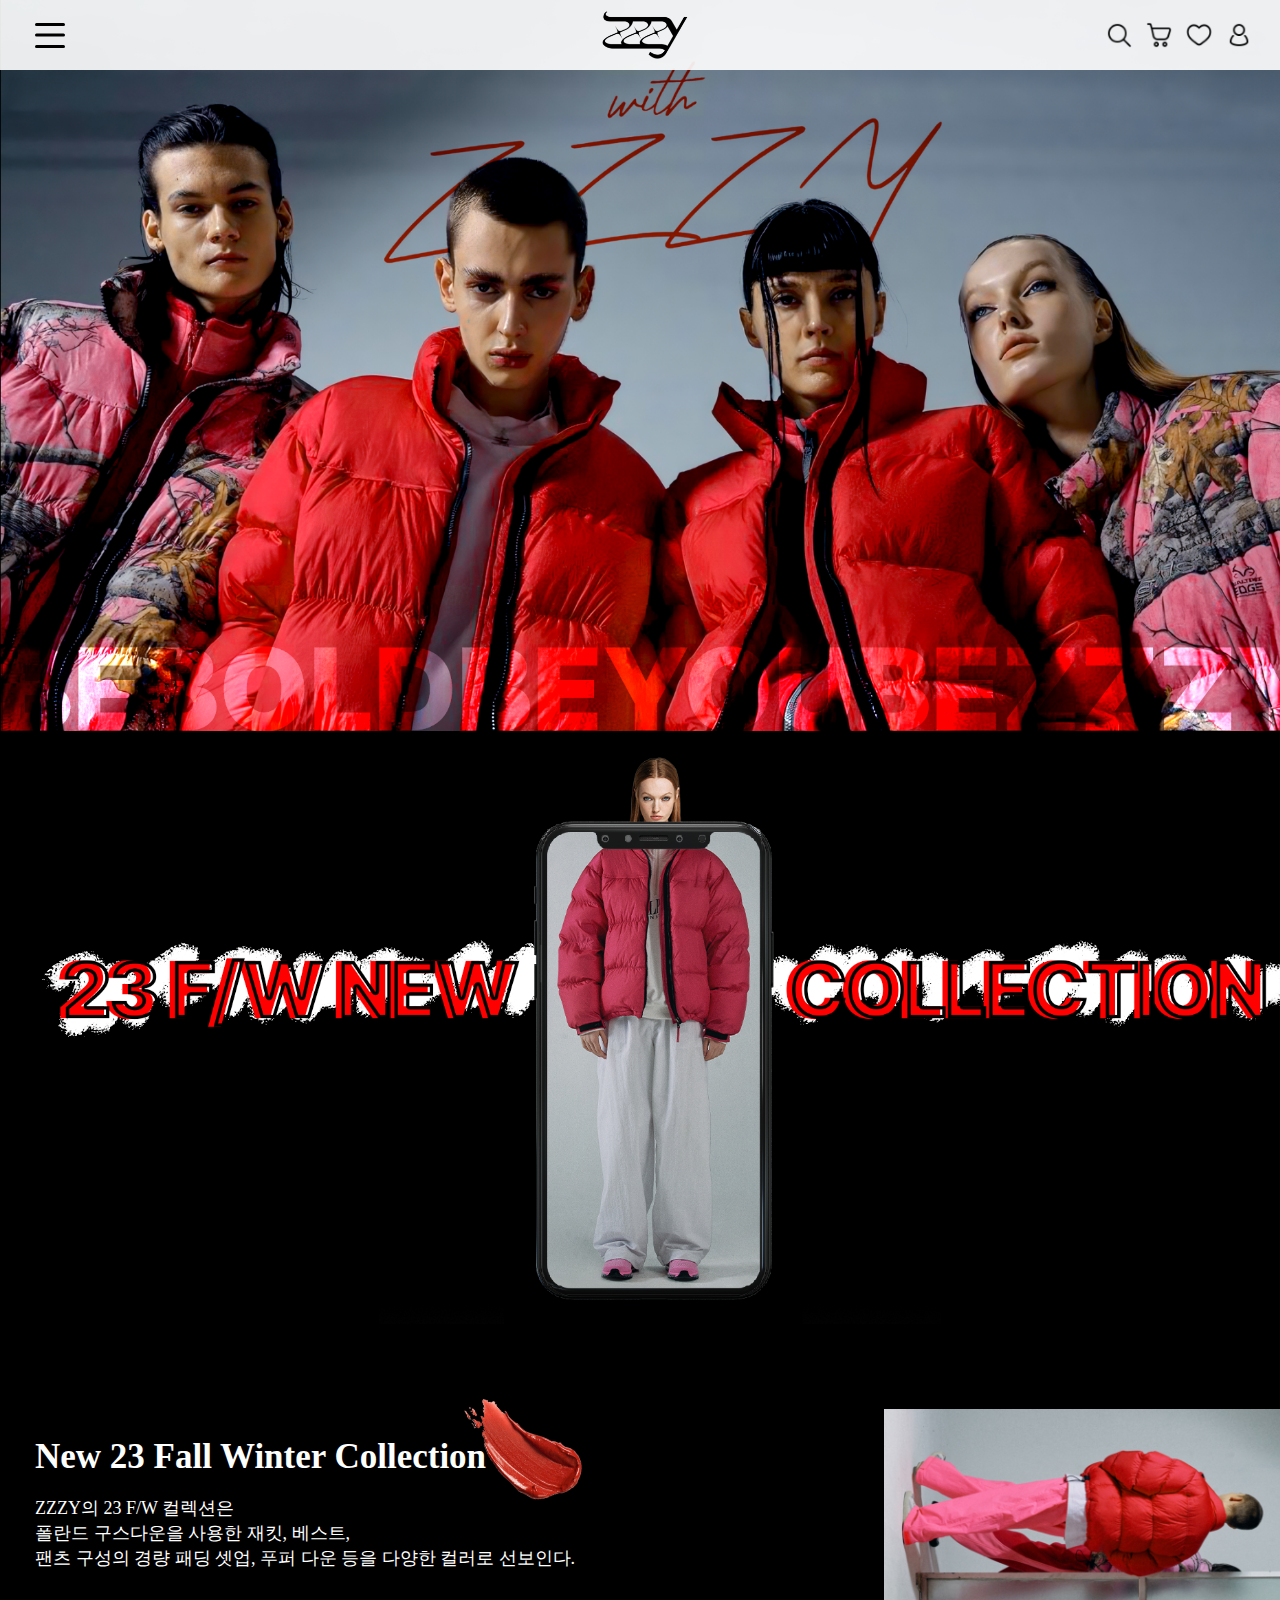
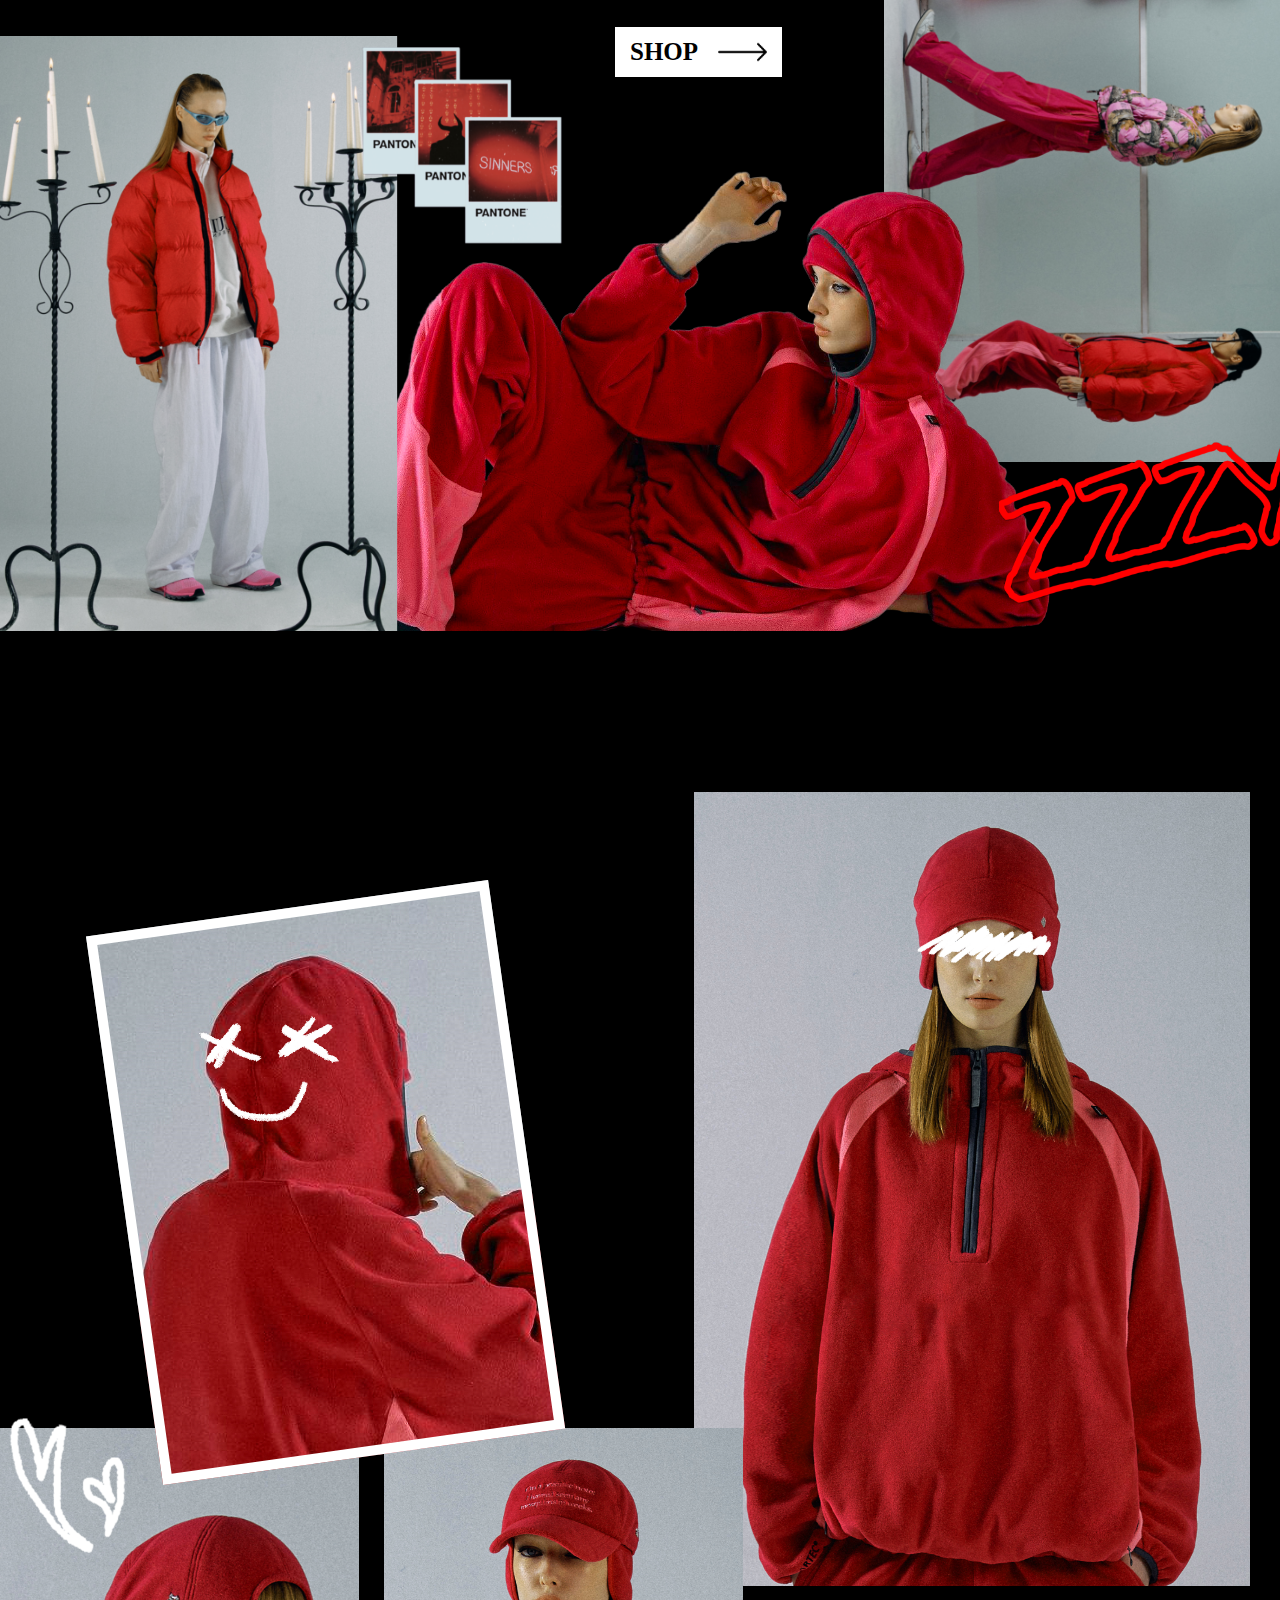
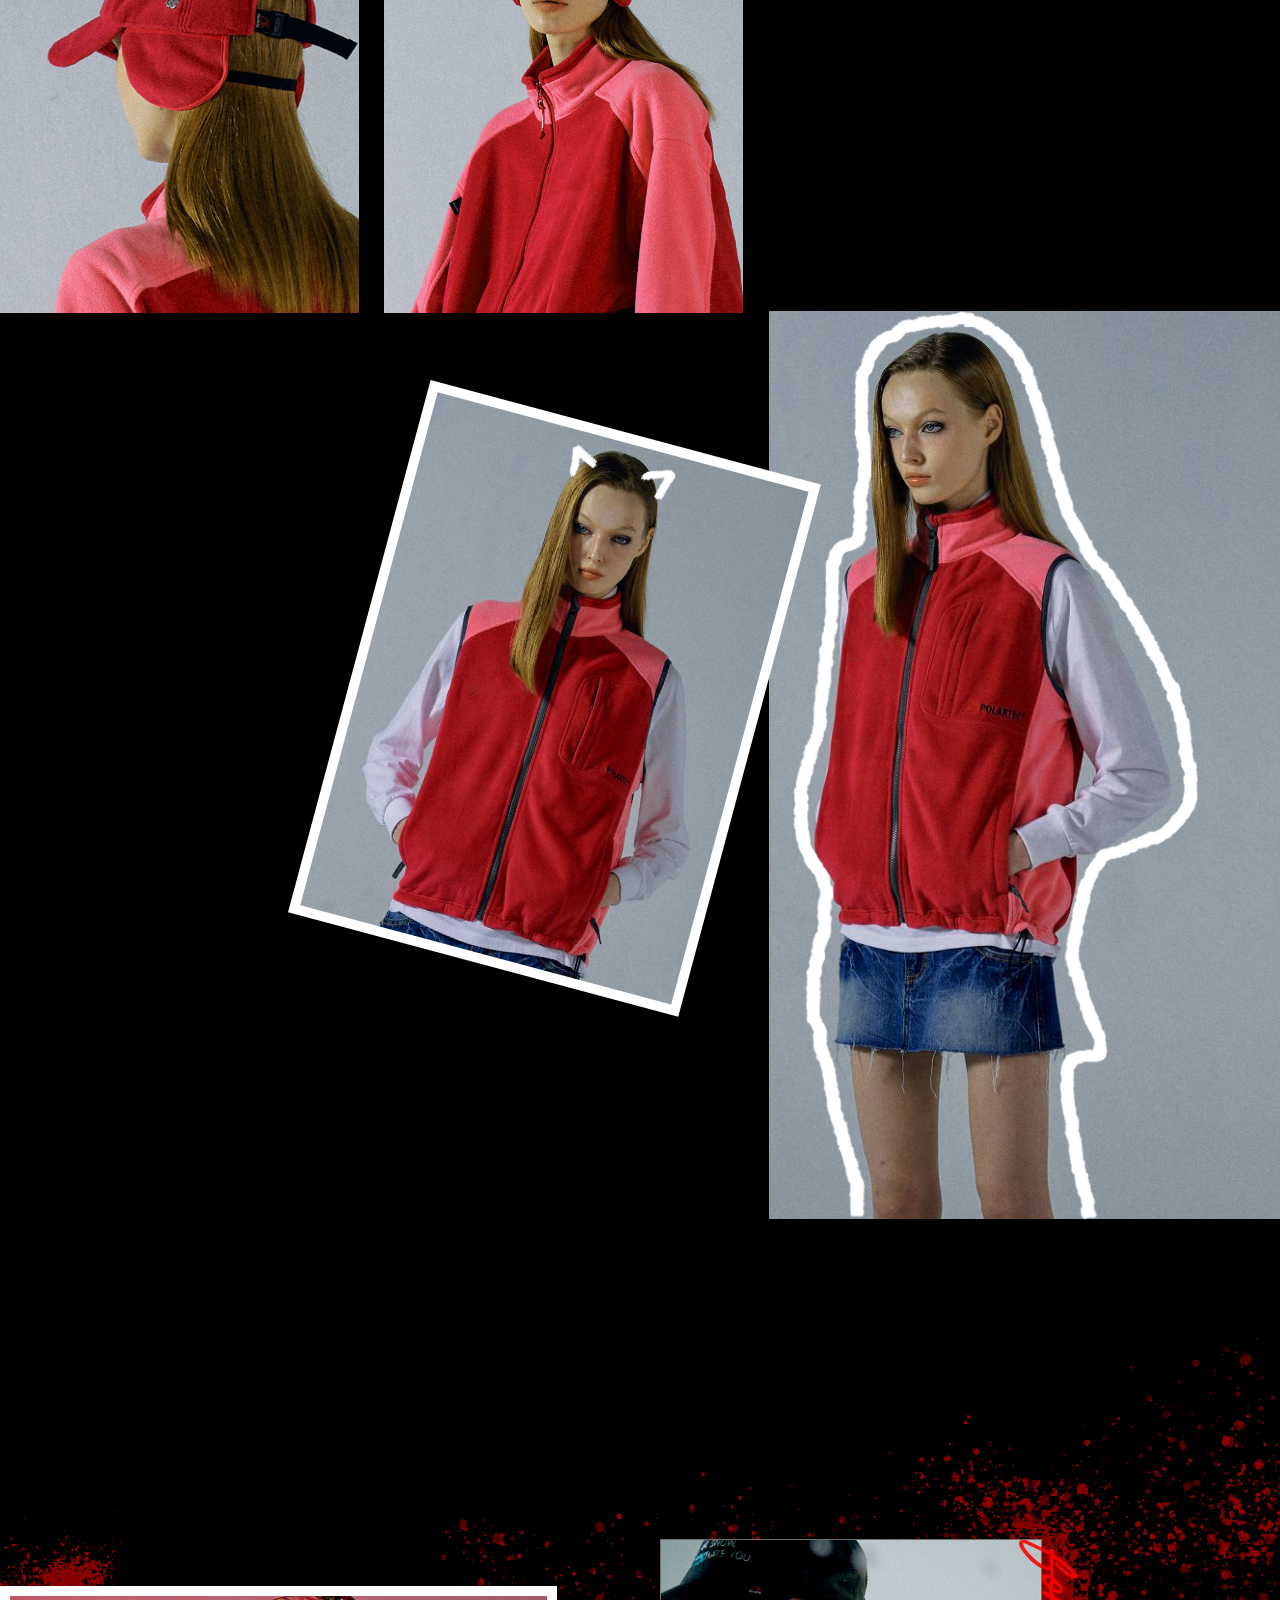
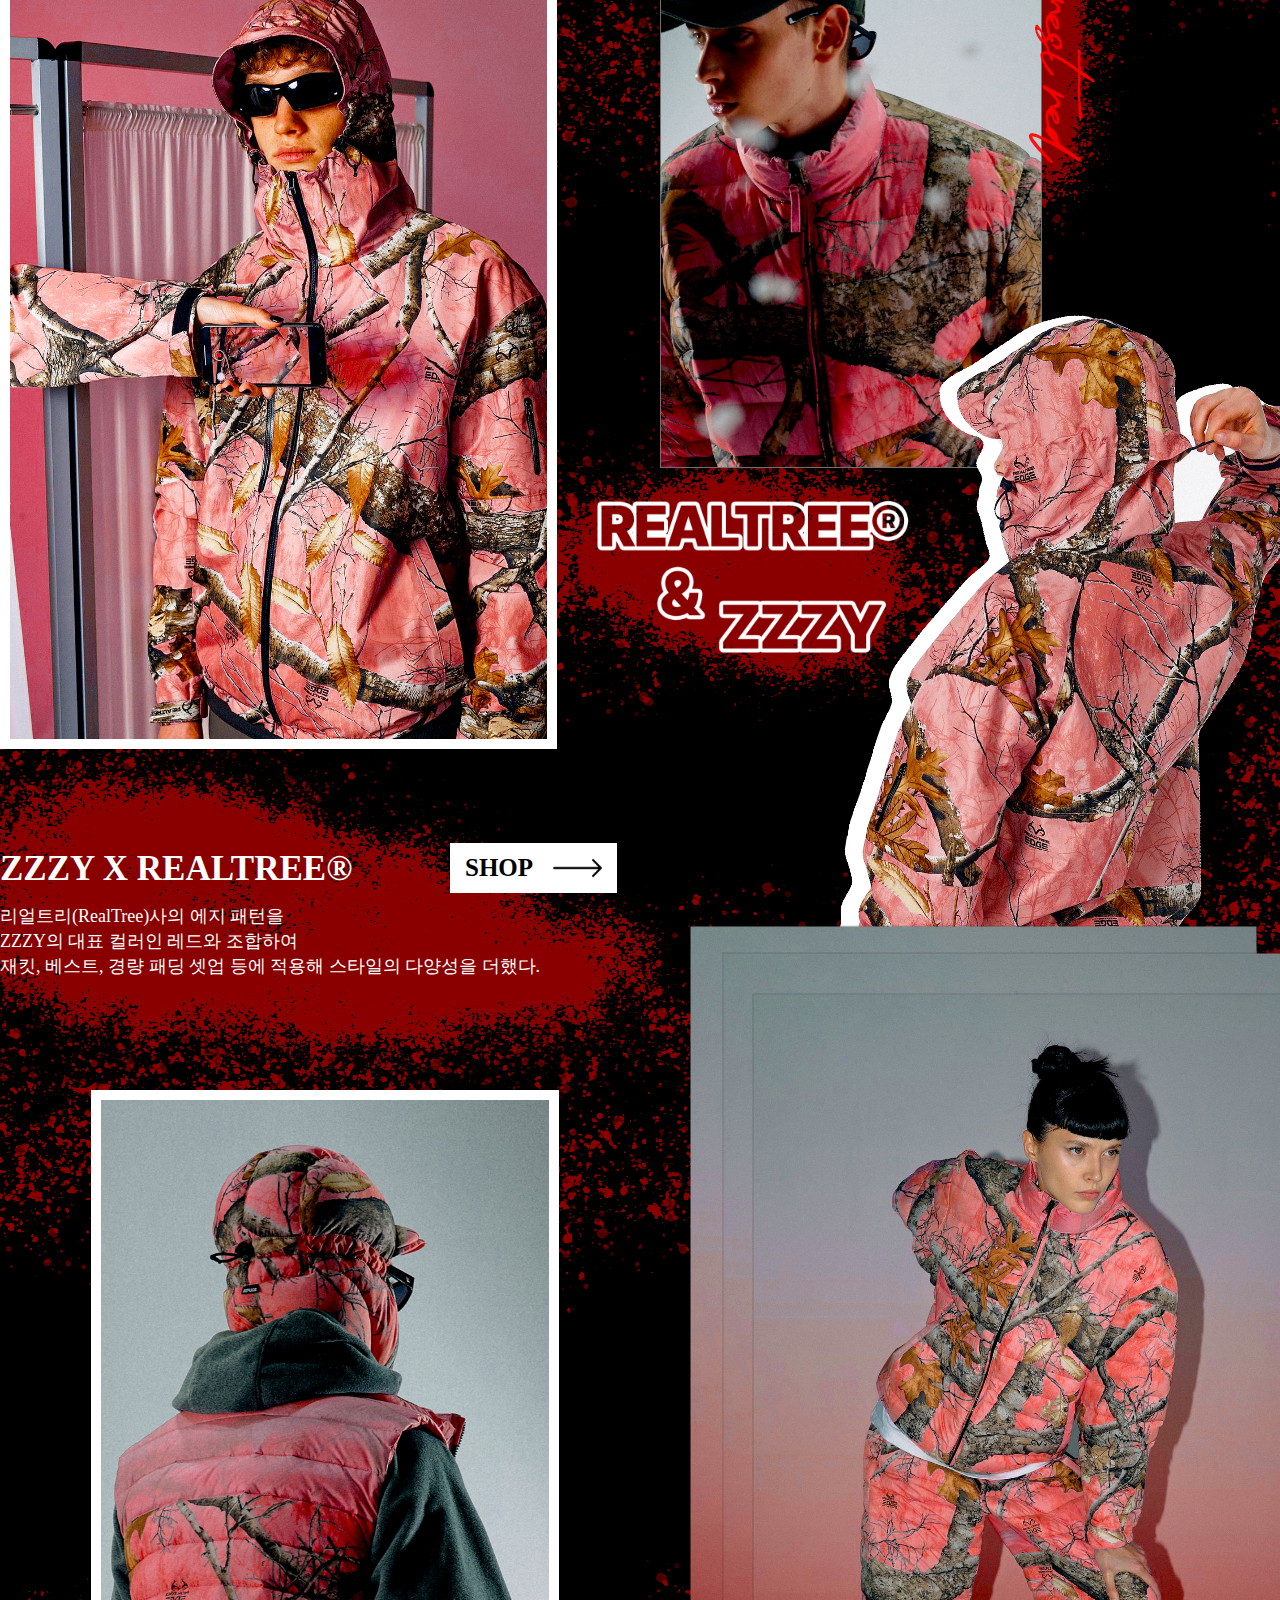
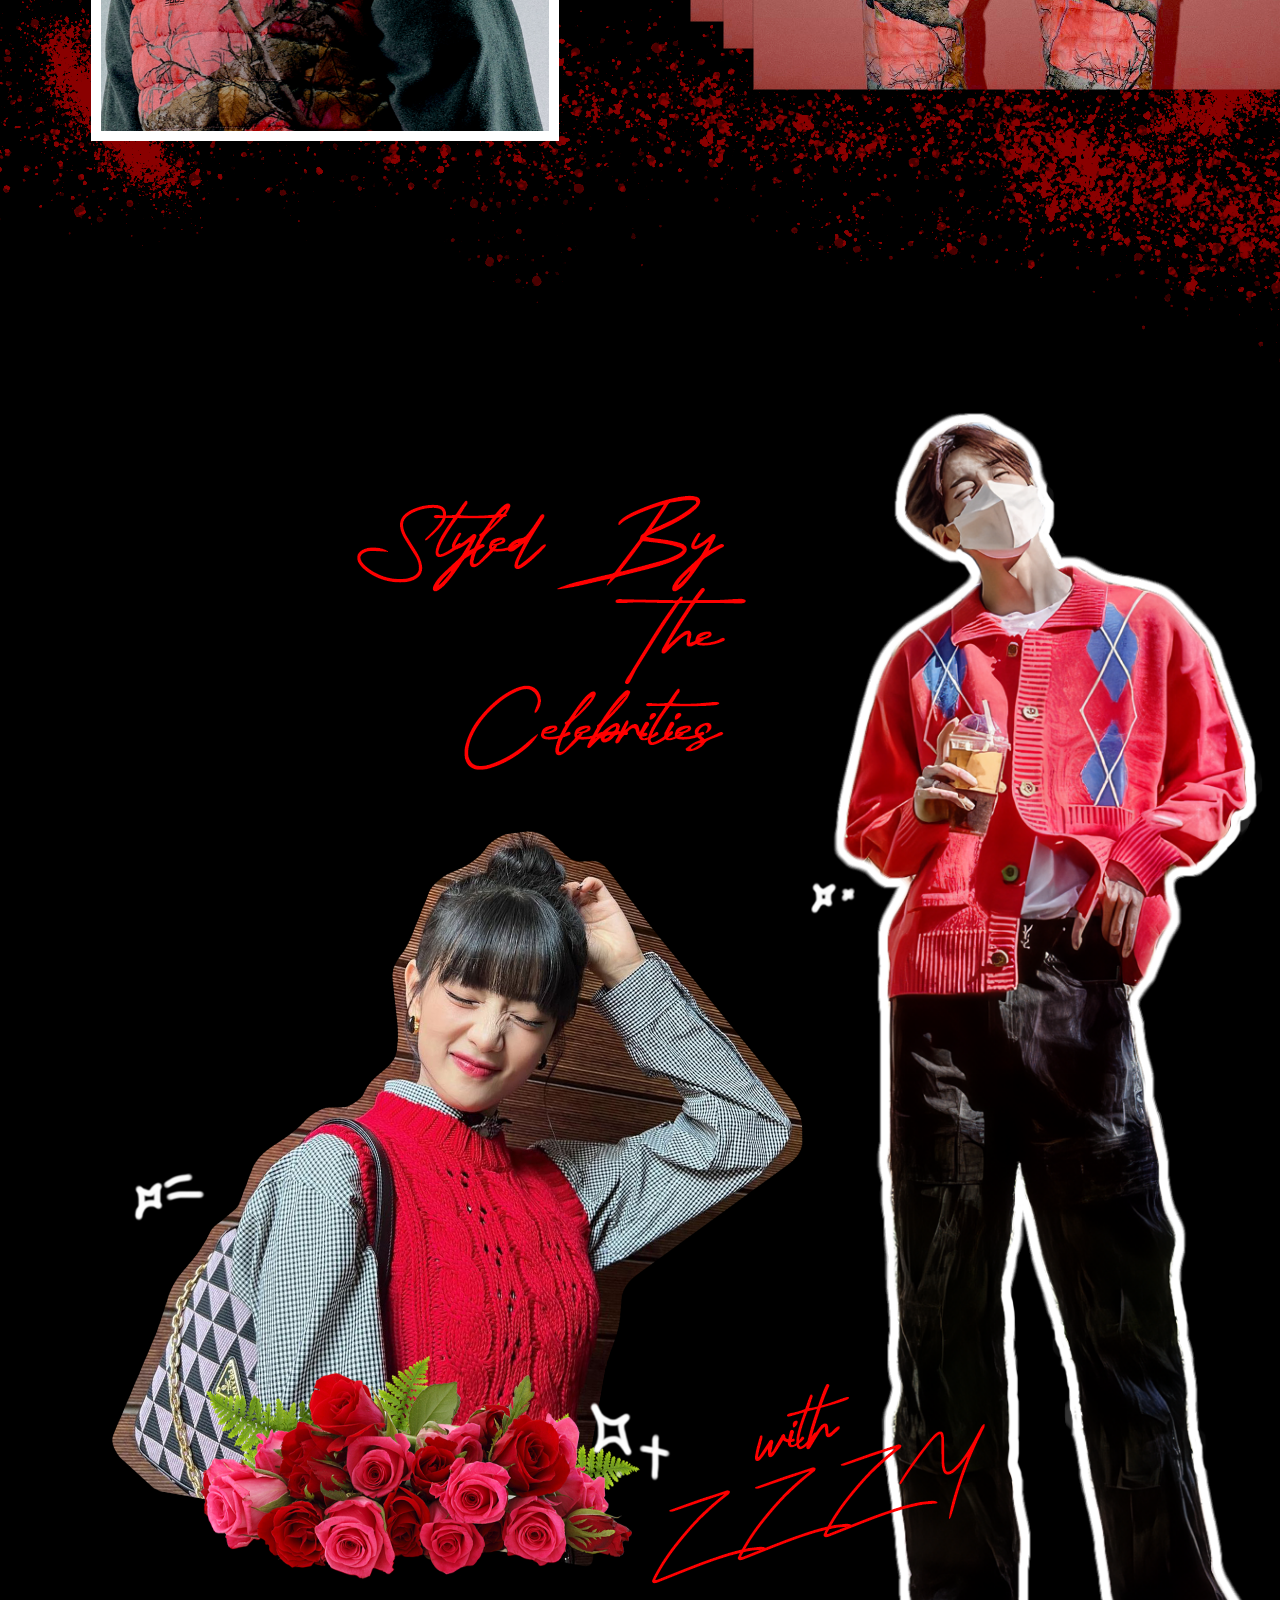
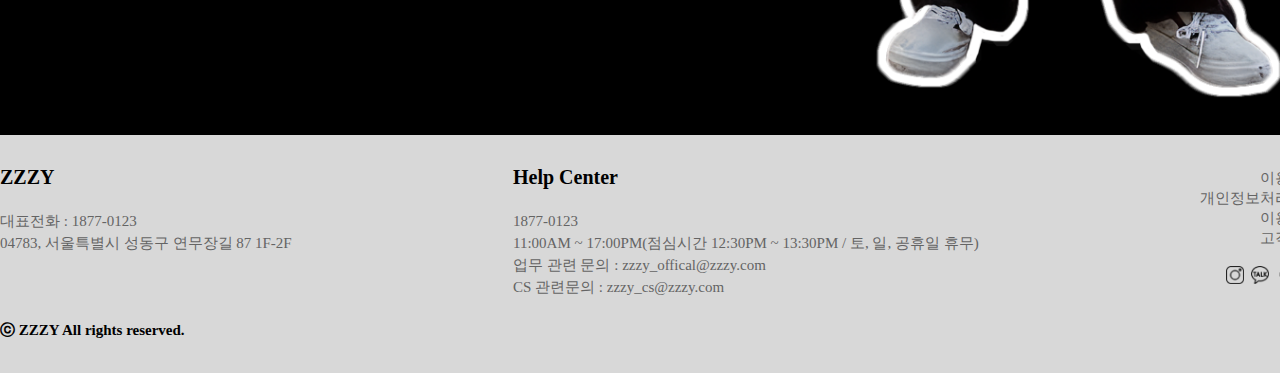
==== commit add13fe5: "Add files via upload" ====
--- a/index.html
+++ b/index.html
@@ -73,10 +73,11 @@
         <p>ZZZY의 23 F/W 컬렉션은<br>
           폴란드 구스다운을 사용한 재킷, 베스트,<br>
           팬츠 구성의 경량 패딩 셋업, 푸퍼 다운 등을 다양한 컬러로 선보인다.</p>
-        <a href="./sub2.html" class="button s1" data-aos="flip-left">
-          <span class="button_t">SHOP</span>
-          <span class="button_t arrow"><img src="./images/main/arrow.png" alt="arrow"></span>
-          <span class="shimmer"></span>
+        <a href="./sub2.html" class="button s1">
+          <div class="button_t">
+            <p>SHOP</p>
+            <img src="./images/main/arrow.png" alt="arrow" class="arrow">
+          </div>
         </a>
         <img src="./images/main/sb1_1.png" alt="sb1_1" class="sb1_1">
         <img src="./images/main/sb1_2.png" alt="sb1_2" class="sb1_2">
@@ -100,25 +101,30 @@
           data-aos-anchor-placement="bottom-bottom">
         <img src="./images/main/sb2_sticker_4.png" alt="sb2_sticker_4" class="sb2_sticker_4" data-aos="zoom-in-left"
           data-aos-anchor-placement="bottom-bottom">
-        <a href="#none" class="button product p1" data-aos="flip-left">
-          <span class="button_t">SHOP</span>
-          <span class="button_t arrow"><img src="./images/main/arrow.png" alt="arrow"></span>
-          <span class="shimmer"></span>
-        </a>
-        <a href="#none" class="button product p2" data-aos="flip-left">
-          <span class="button_t">SHOP</span>
-          <span class="button_t arrow"><img src="./images/main/arrow.png" alt="arrow"></span>
-          <span class="shimmer"></span>
-        </a>
-        <a href="#none" class="button product p3" data-aos="flip-left">
-          <span class="button_t">SHOP</span>
-          <span class="button_t arrow"><img src="./images/main/arrow.png" alt="arrow"></span>
-          <span class="shimmer"></span>
-        </a>
-        <a href="#none" class="button product p4" data-aos="flip-left">
-          <span class="button_t">SHOP</span>
-          <span class="button_t arrow"><img src="./images/main/arrow.png" alt="arrow"></span>
-          <span class="shimmer"></span>
+
+        <a href="#none" class="button product p1" data-aos="zoom-in-up" data-aos-anchor-placement="top-bottom">
+          <div class="button_t">
+            <p>SHOP</p>
+            <img src="./images/main/arrow.png" alt="arrow" class="arrow">
+          </div>
+        </a>
+        <a href="#none" class="button product p2" data-aos="zoom-in-down" data-aos-anchor-placement="bottom-bottom">
+          <div class="button_t">
+            <p>SHOP</p>
+            <img src="./images/main/arrow.png" alt="arrow" class="arrow">
+          </div>
+        </a>
+        <a href="#none" class="button product p3" data-aos="zoom-in-down" data-aos-anchor-placement="bottom-bottom">
+          <div class="button_t">
+            <p>SHOP</p>
+            <img src="./images/main/arrow.png" alt="arrow" class="arrow">
+          </div>
+        </a>
+        <a href="#none" class="button product p4" data-aos="zoom-in-left" data-aos-anchor-placement="bottom-bottom">
+          <div class="button_t">
+            <p>SHOP</p>
+            <img src="./images/main/arrow.png" alt="arrow" class="arrow">
+          </div>
         </a>
       </div>
     </div>
@@ -138,9 +144,10 @@
             ZZZY의 대표 컬러인 레드와 조합하여<br>
             재킷, 베스트, 경량 패딩 셋업 등에 적용해 스타일의 다양성을 더했다.</p>
           <a href="#none" class="button c">
-            <span class="button_t">SHOP</span>
-            <span class="button_t arrow"><img src="./images/main/arrow.png" alt="arrow"></span>
-            <span class="shimmer"></span>
+            <div class="button_t">
+              <p>SHOP</p>
+              <img src="./images/main/arrow.png" alt="arrow" class="arrow">
+            </div>
           </a>
         </div>
       </div>
--- a/css/style.css
+++ b/css/style.css
@@ -108,7 +108,7 @@
 	transition: all 0.2s;
 }
 
-input[id="menuicon"]:hover+label span{
+input[id="menuicon"]:hover+label span {
 	background: #ff0000;
 }
 
@@ -277,169 +277,119 @@
 	padding-left: 35px;
 }
 
-:root {
-	--glow-hue: 222deg;
-	--shadow-hue: 180deg;
-	--spring-easing: linear(0, 0.002, 0.01 0.9%, 0.038 1.8%, 0.156, 0.312 5.8%, 0.789 11.1%, 1.015 14.2%,
-			1.096, 1.157, 1.199, 1.224 20.3%, 1.231, 1.231, 1.226, 1.214 24.6%,
-			1.176 26.9%, 1.057 32.6%, 1.007 35.5%, 0.984, 0.968, 0.956, 0.949 42%,
-			0.946 44.1%, 0.95 46.5%, 0.998 57.2%, 1.007, 1.011 63.3%, 1.012 68.3%,
-			0.998 84%, 1);
-	--spring-duration: 1.33s;
-}
-
-
-@property --shimmer {
-	syntax: "<angle>";
-	inherits: false;
-	initial-value: 33deg;
-}
-
-@keyframes shimmer {
-	0% {
-		--shimmer: 0deg;
-	}
-
-	100% {
-		--shimmer: 360deg;
-	}
-}
-
-@keyframes shine {
-	0% {
-		opacity: 0;
-	}
-
-	15% {
-		opacity: 1;
-	}
-
-	55% {
-		opacity: 1;
-	}
-
-	100% {
-		opacity: 0;
-	}
-}
-
 .button {
-	background-color: #ffffff;
-	box-sizing: border-box;
-	position: relative;
-	isolation: isolate;
-	box-shadow: 0 0 0 1px hsl(var(--glow-hue) 70% 95%),
-		0 0 2px 1px hsl(var(--glow-hue) 100% 80%),
-		0 0 5px 2px hsl(var(--glow-hue) 100% 70%);
-	border-radius: 0.5em;
-	display: -webkit-box;
-	display: -moz-box;
-	display: -ms-flexbox;
-	display: flex;
-	font-weight: 900;
+	position: relative;
+}
+
+.button_t {
+	display: -webkit-box;
+	display: -moz-box;
+	display: -ms-flexbox;
+	display: flex;
 	justify-content: space-between;
 	align-items: center;
 }
 
-.button:hover:not(:active),
-.button.active {
-	transition-duration: calc(var(--spring-duration)*0.5);
-	transform: scale(1.2);
-	background-color: #ff0000;
-	transition: 0.7s;
-}
-
-.shimmer {
-	position: absolute;
-	inset: -40px;
-	border-radius: inherit;
-	mask-image: conic-gradient(from var(--shimmer, 0deg),
-			transparent 0%,
-			transparent 10%,
-			black 36%,
-			black 45%,
-			transparent 50%,
-			transparent 60%,
-			black 85%,
-			black 95%,
-			transparent 100%);
-	mask-size: cover;
-	mix-blend-mode: hard-light;
-	animation: shimmer 1s linear infinite both;
-}
-
-.button:hover .shimmer::before,
-.button:hover .shimmer::after,
-.button.active .shimmer::before,
-.button.active .shimmer::after {
-	opacity: 1;
-	animation: shine 1.2s ease-in infinite forwards;
-}
-
-.shimmer::before,
-.shimmer::after {
-	transition: all 0.5s ease;
-	opacity: 0;
+.button {
+	background: #fff;
+	color: #000;
+	line-height: 42px;
+	font-weight: 900;
+}
+
+.button span {
+	position: relative;
+	display: block;
+	width: 100%;
+	height: 100%;
+}
+
+.button:before,
+.button:after {
+	position: absolute;
 	content: "";
-	border-radius: inherit;
-	position: absolute;
-	mix-blend-mode: color;
-	inset: 40px;
-	pointer-events: none;
-}
-
-.shimmer::before {
-	box-shadow: 0 0 3px 2px hsl(var(--glow-hue) 20% 95%),
-		0 0 7px 4px hsl(var(--glow-hue) 20% 80%),
-		0 0 13px 4px hsl(var(--glow-hue) 50% 70%),
-		0 0 25px 5px hsl(var(--glow-hue) 100% 70%);
-	z-index: -1;
-}
-
-.shimmer::after {
-	box-shadow: inset 0 0 0 1px hsl(var(--glow-hue) 70% 95%),
-		inset 0 0 2px 1px hsl(var(--glow-hue) 100% 80%),
-		inset 0 0 5px 2px hsl(var(--glow-hue) 100% 70%);
-	z-index: 2;
-}
-
-@keyframes animated-text {
-	100% {
-		background-position: -200% 0;
-	}
-}
-
-.button:hover .button_t {
-	color: transparent;
-	background-position: 0 0;
-	animation: animated-text 15s linear infinite;
-}
-
-.button_t {
-	-webkit-text-stroke: 1px #fff;
-	background: url(../images/main/button.png);
-	background-clip: text;
-	-webkit-background-clip: text;
-}
-
-.button:hover .arrow {
-	filter: invert(100%) sepia(100%) saturate(0%) hue-rotate(95deg) brightness(101%) contrast(103%);
-}
-
-.arrow {
-	transform: scale(0.8);
+	height: 0%;
+	width: 2px;
+	background: #fff;
+}
+
+.button:before {
+	right: 0;
+	top: 0;
+	transition: all 500ms ease;
+}
+
+.button:after {
+	left: 0;
+	bottom: 0;
+	transition: all 500ms ease;
+}
+
+.button:hover {
+	color: #fff;
+	background: #ff0000;
+}
+
+.button:hover:before {
+	transition: all 500ms ease;
+	height: 100%;
+}
+
+.button:hover:after {
+	transition: all 500ms ease;
+	height: 100%;
+}
+
+.button .button_t:before,
+.button .button_t:after {
+	position: absolute;
+	content: "";
+	background: #fff;
+}
+
+.button .button_t:before {
+	left: 0;
+	top: 0;
+	width: 0%;
+	height: 2px;
+	transition: all 500ms ease;
+}
+
+.button .button_t:after {
+	right: 0;
+	bottom: 0;
+	width: 0%;
+	height: 2px;
+	transition: all 500ms ease;
+}
+
+.button .button_t:hover:before {
+	width: 100%;
+}
+
+.button .button_t:hover:after {
+	width: 100%;
+}
+
+.button:hover .button_t>img {
+	filter: invert(100%) sepia(0%) saturate(7499%) hue-rotate(254deg) brightness(98%) contrast(100%);
 }
 
 .s1 {
-	width: 160px;
 	font-size: 25px;
 	position: absolute;
 	left: 615px;
 	top: 253px;
-	padding: 0 10px 0 15px;
-}
-
-.fw>img{
+	padding: 0 15px;
+}
+
+.s1 img,
+.c img {
+	margin-left: 20px;
+}
+
+.fw>img,
+.fw_sticker {
 	position: absolute;
 }
 
@@ -531,15 +481,14 @@
 }
 
 .product {
-	width: 130px;
-	padding: 0 10px 0 15px;
 	position: absolute;
 	z-index: 80;
 	font-size: 20px;
+	padding: 0 15px;
 }
 
 .product img {
-	transform: scale(0.8);
+	margin-left: 10px;
 }
 
 .p1 {
@@ -613,11 +562,10 @@
 
 .c {
 	position: absolute;
-	width: 160px;
 	left: 450px;
 	top: 1106px;
-	padding: 0 15px 0 20px;
 	font-size: 25px;
+	padding: 0 15px;
 }
 
 .sb3_sticker {
@@ -1832,7 +1780,4 @@
 
 .stock li {
 	margin-bottom: 30px;
-}
-
-
-
+}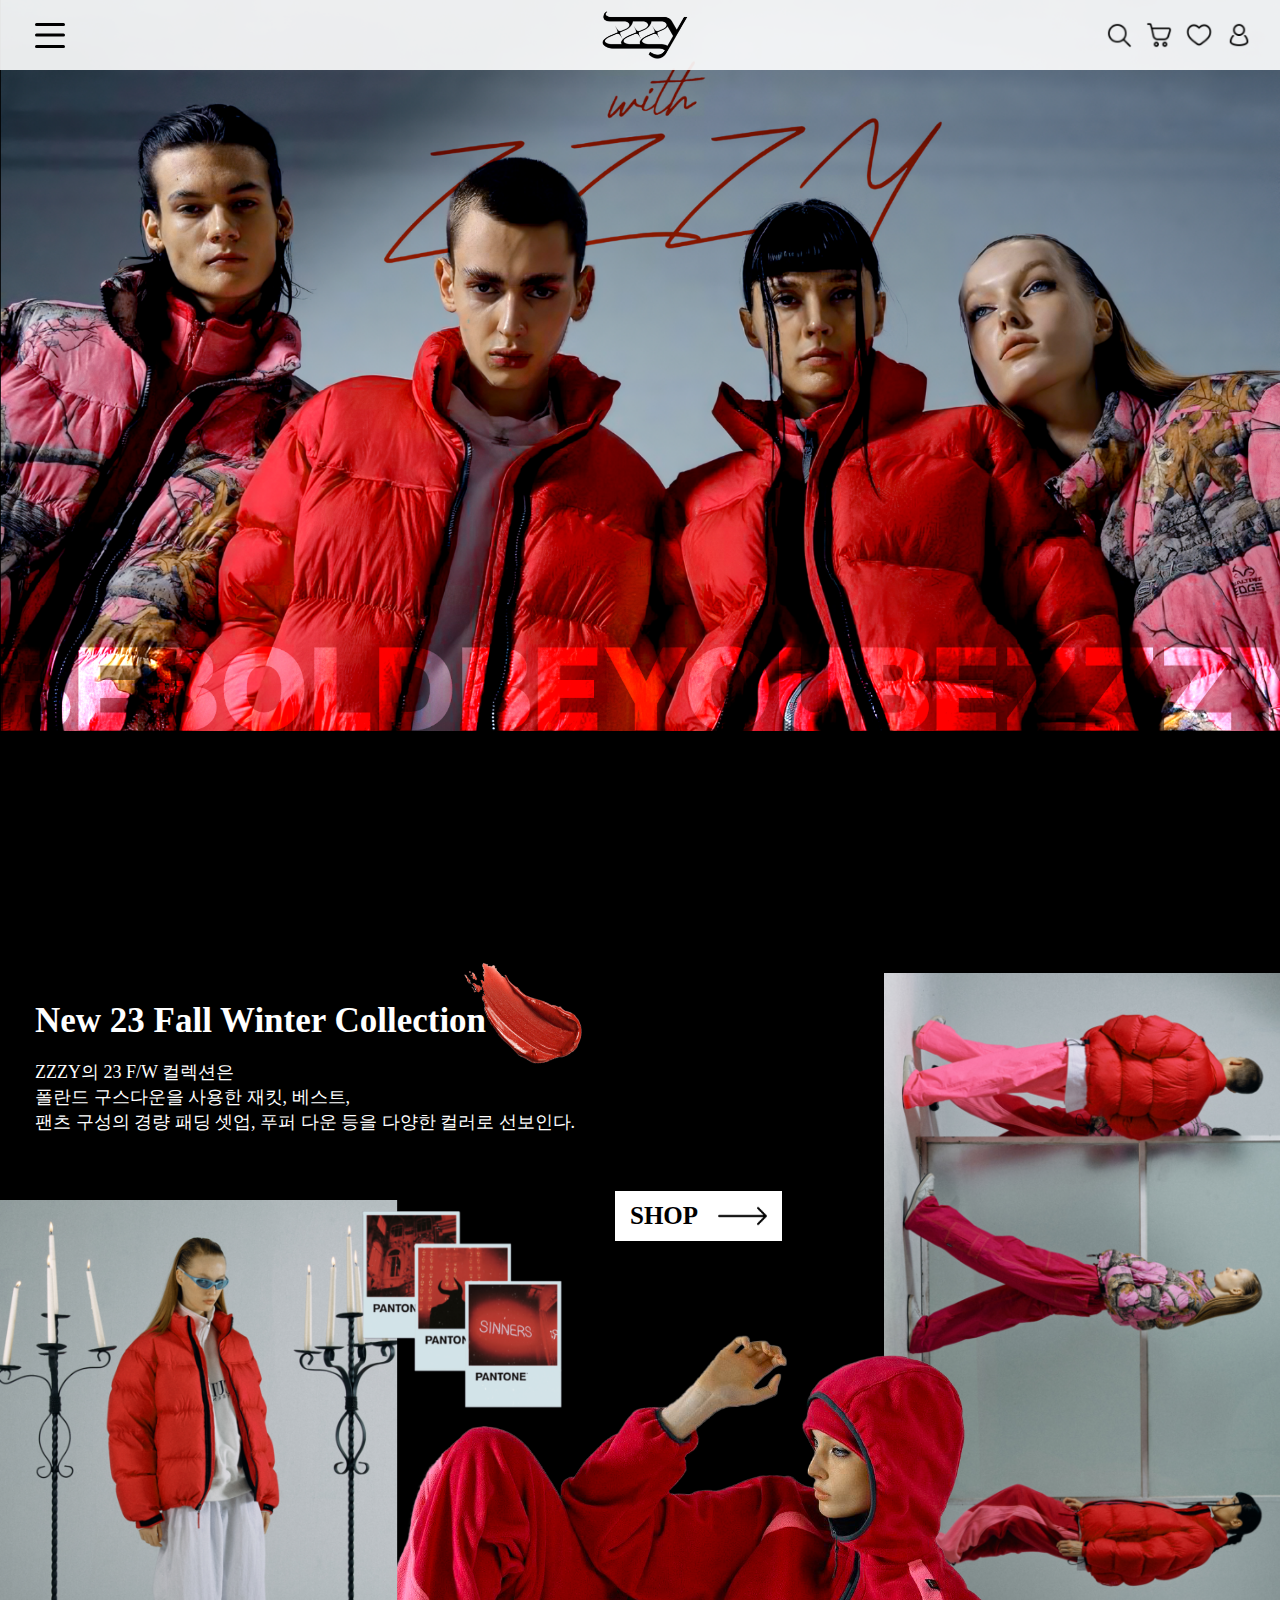
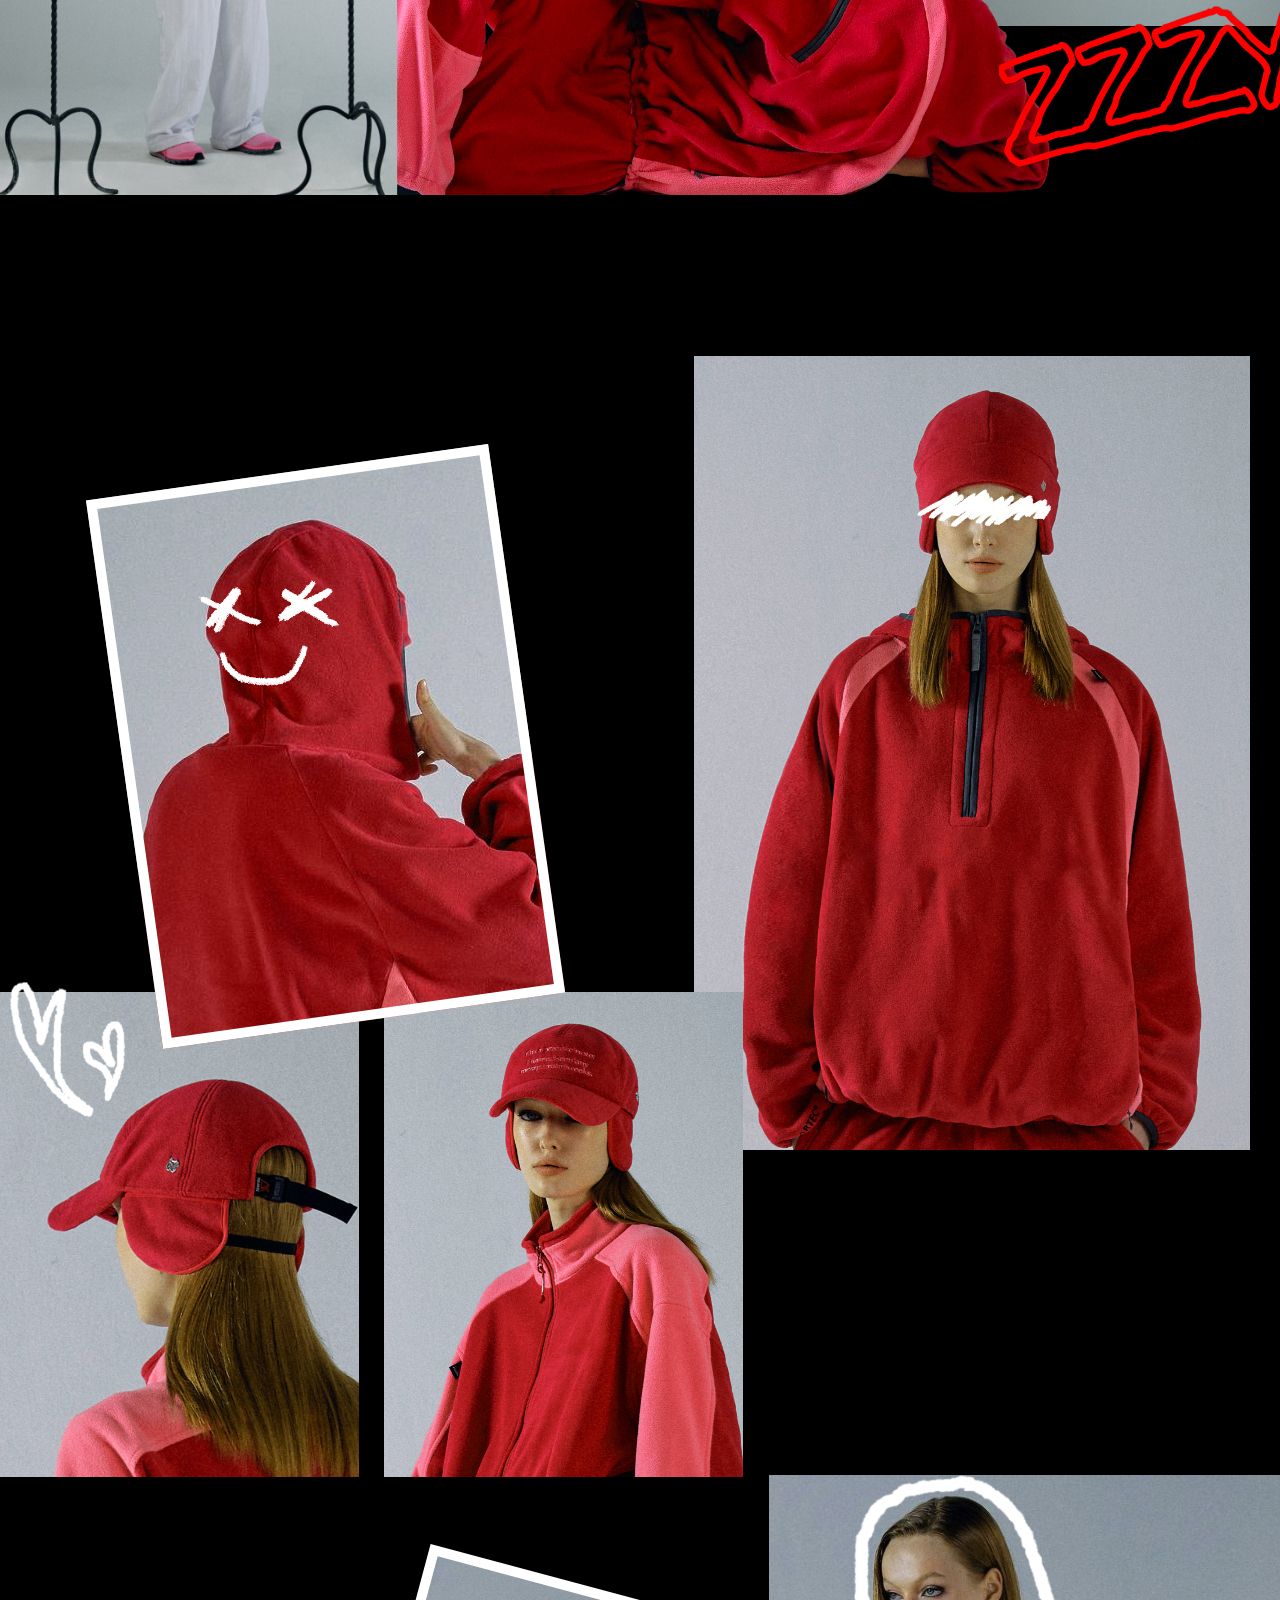
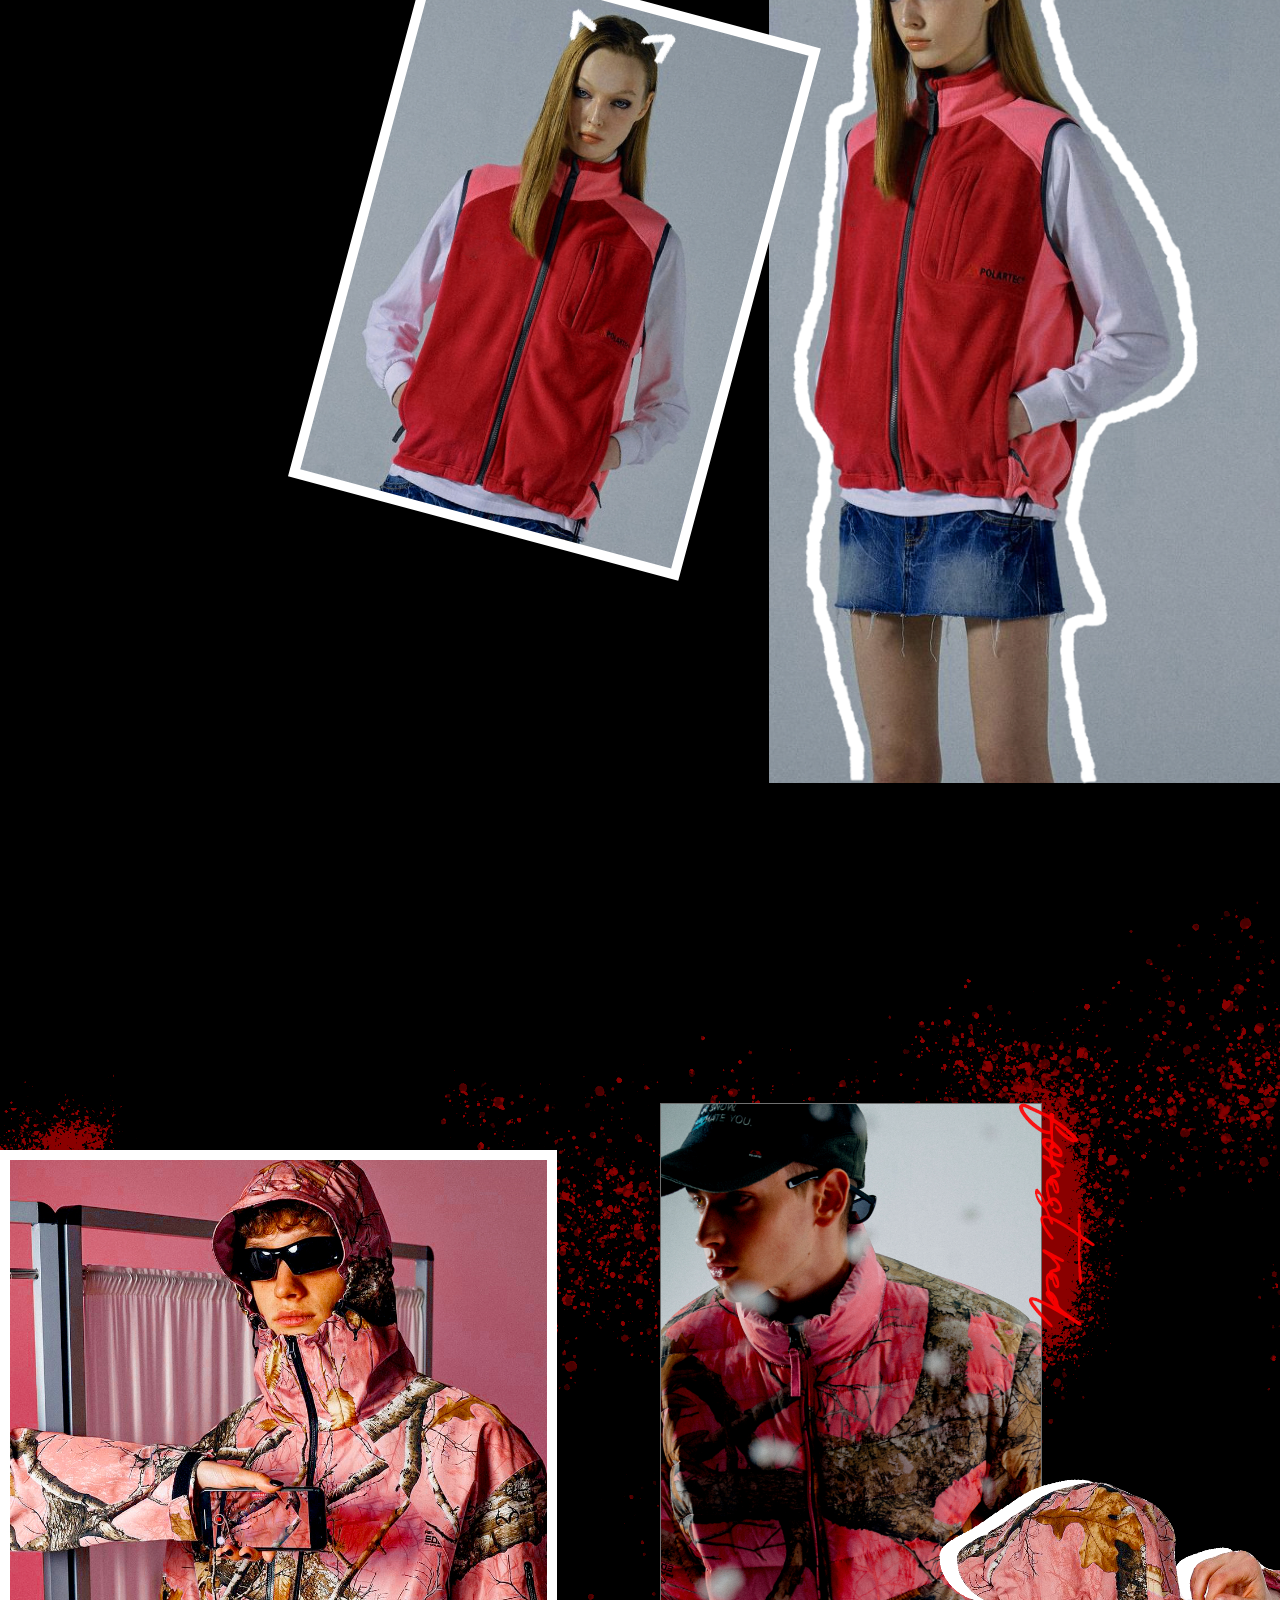
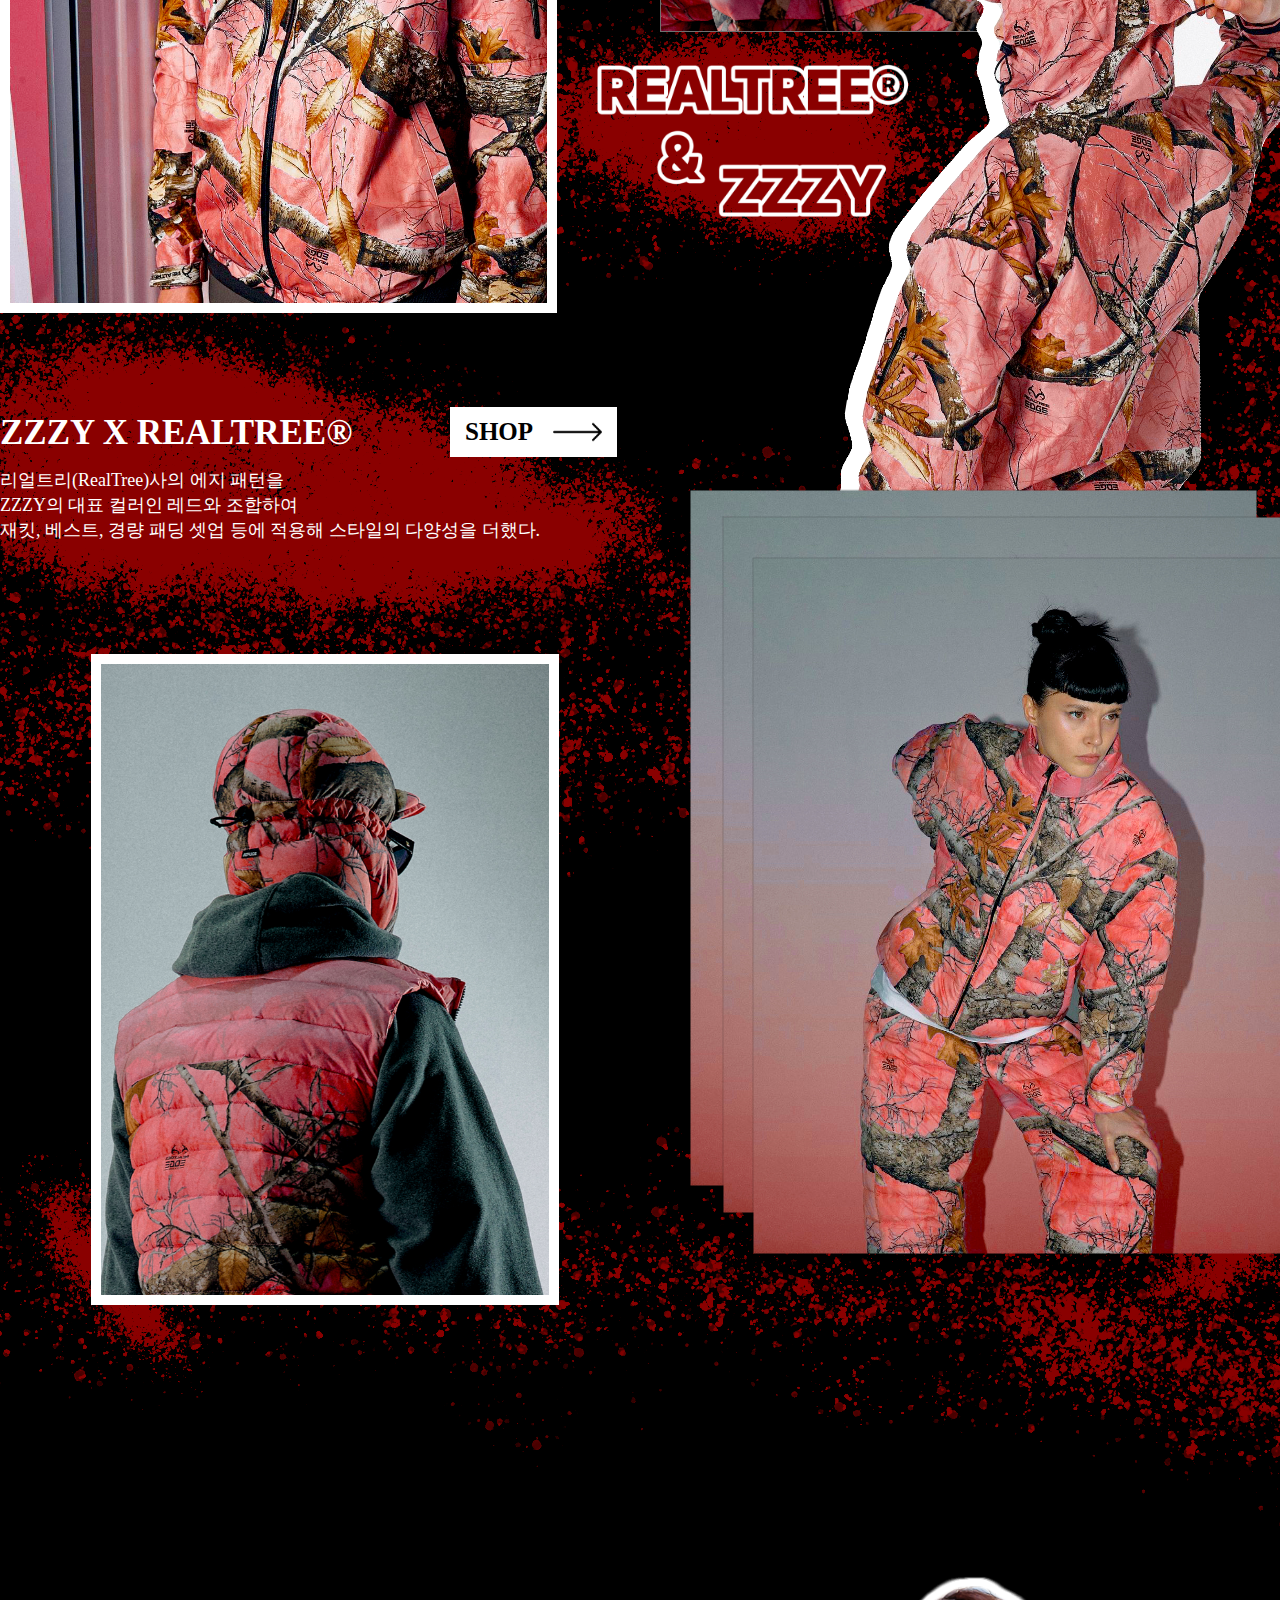
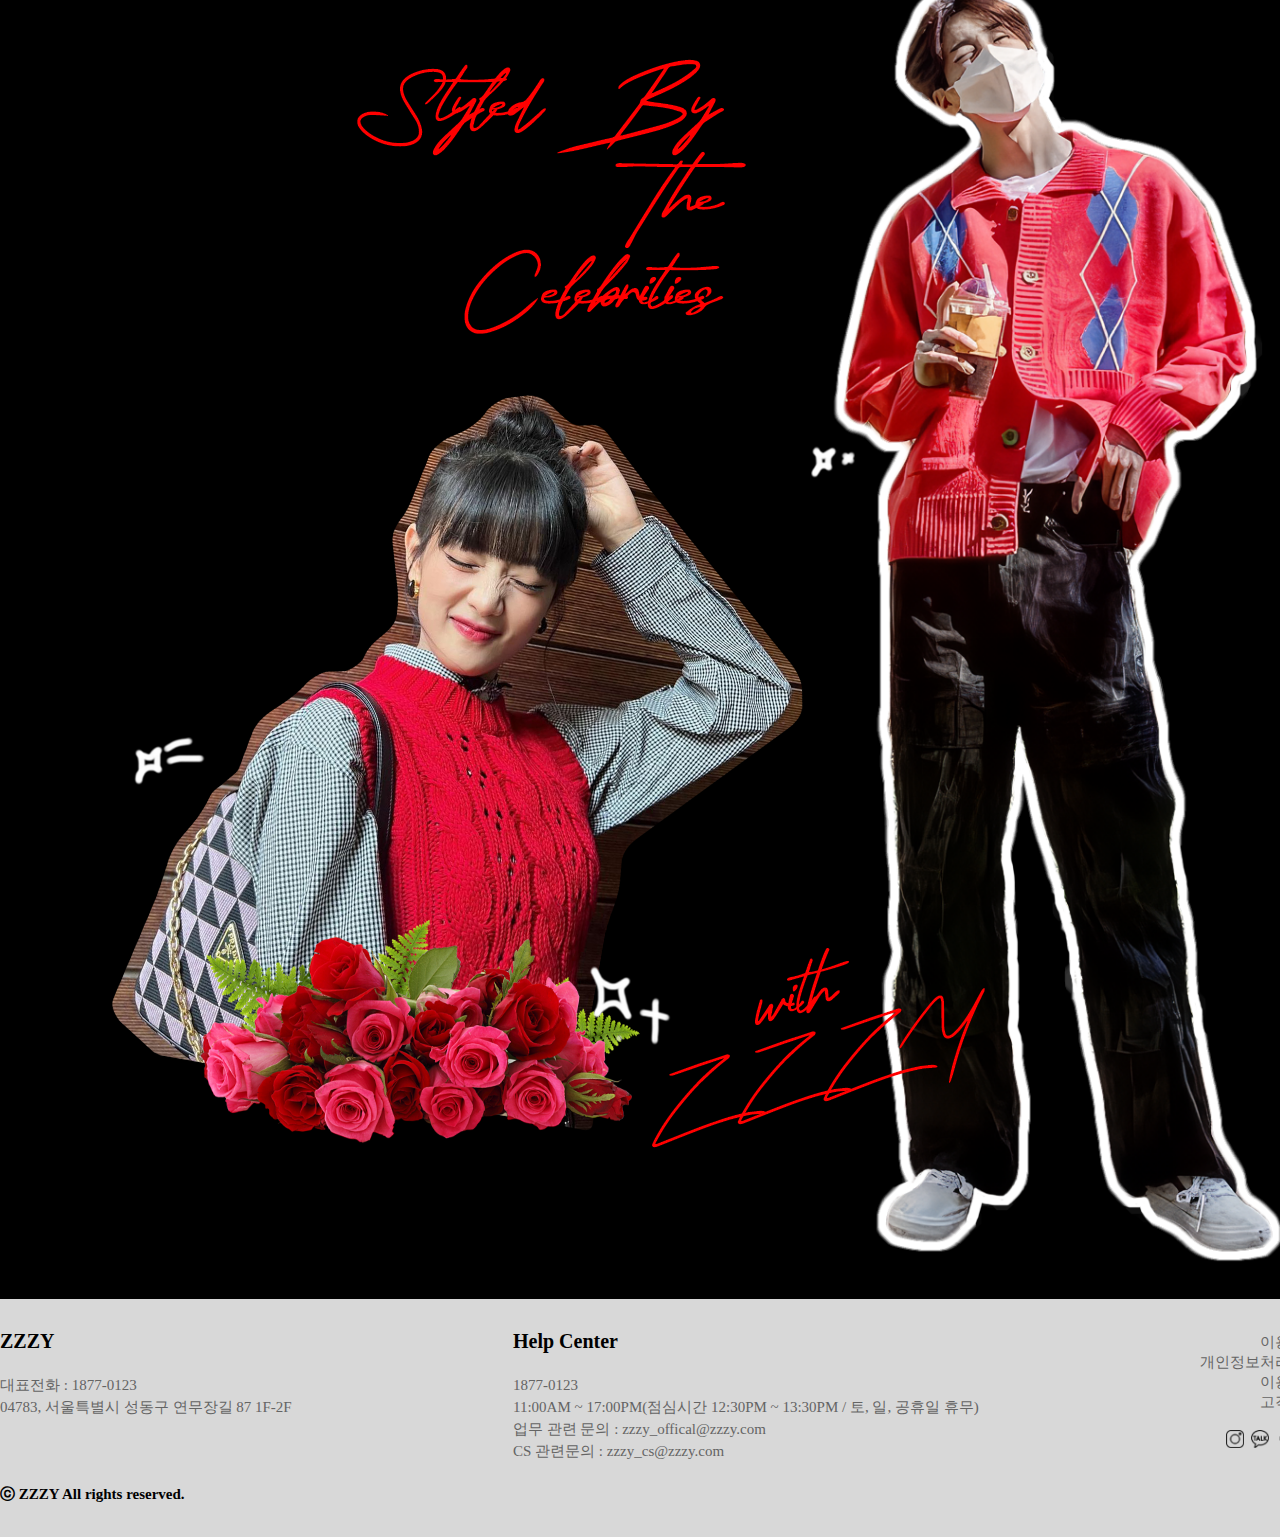
==== commit 46442d94: "Add files via upload" ====
--- a/index.html
+++ b/index.html
@@ -62,7 +62,7 @@
     <!-- main -->
     <div id="main_mb">
       <img src="./images/main/mb.png" alt="mb" class="mb">
-      <img src="./images/main/mb_2.png" alt="mb_2">
+      <video src="./images/main/mb_iphone.mp4" autoplay loop muted playsinline></video>
     </div>
 
     <!-- collection -->
--- a/css/style.css
+++ b/css/style.css
@@ -295,6 +295,7 @@
 	color: #000;
 	line-height: 42px;
 	font-weight: 900;
+	padding: 0 15px;
 }
 
 .button span {
@@ -363,11 +364,11 @@
 	transition: all 500ms ease;
 }
 
-.button .button_t:hover:before {
-	width: 100%;
-}
-
-.button .button_t:hover:after {
+.button:hover .button_t:before {
+	width: 100%;
+}
+
+.button:hover .button_t:after {
 	width: 100%;
 }
 
@@ -380,7 +381,6 @@
 	position: absolute;
 	left: 615px;
 	top: 253px;
-	padding: 0 15px;
 }
 
 .s1 img,
@@ -484,11 +484,11 @@
 	position: absolute;
 	z-index: 80;
 	font-size: 20px;
-	padding: 0 15px;
 }
 
 .product img {
 	margin-left: 10px;
+	transform: scale(0.8);
 }
 
 .p1 {
@@ -565,7 +565,6 @@
 	left: 450px;
 	top: 1106px;
 	font-size: 25px;
-	padding: 0 15px;
 }
 
 .sb3_sticker {
